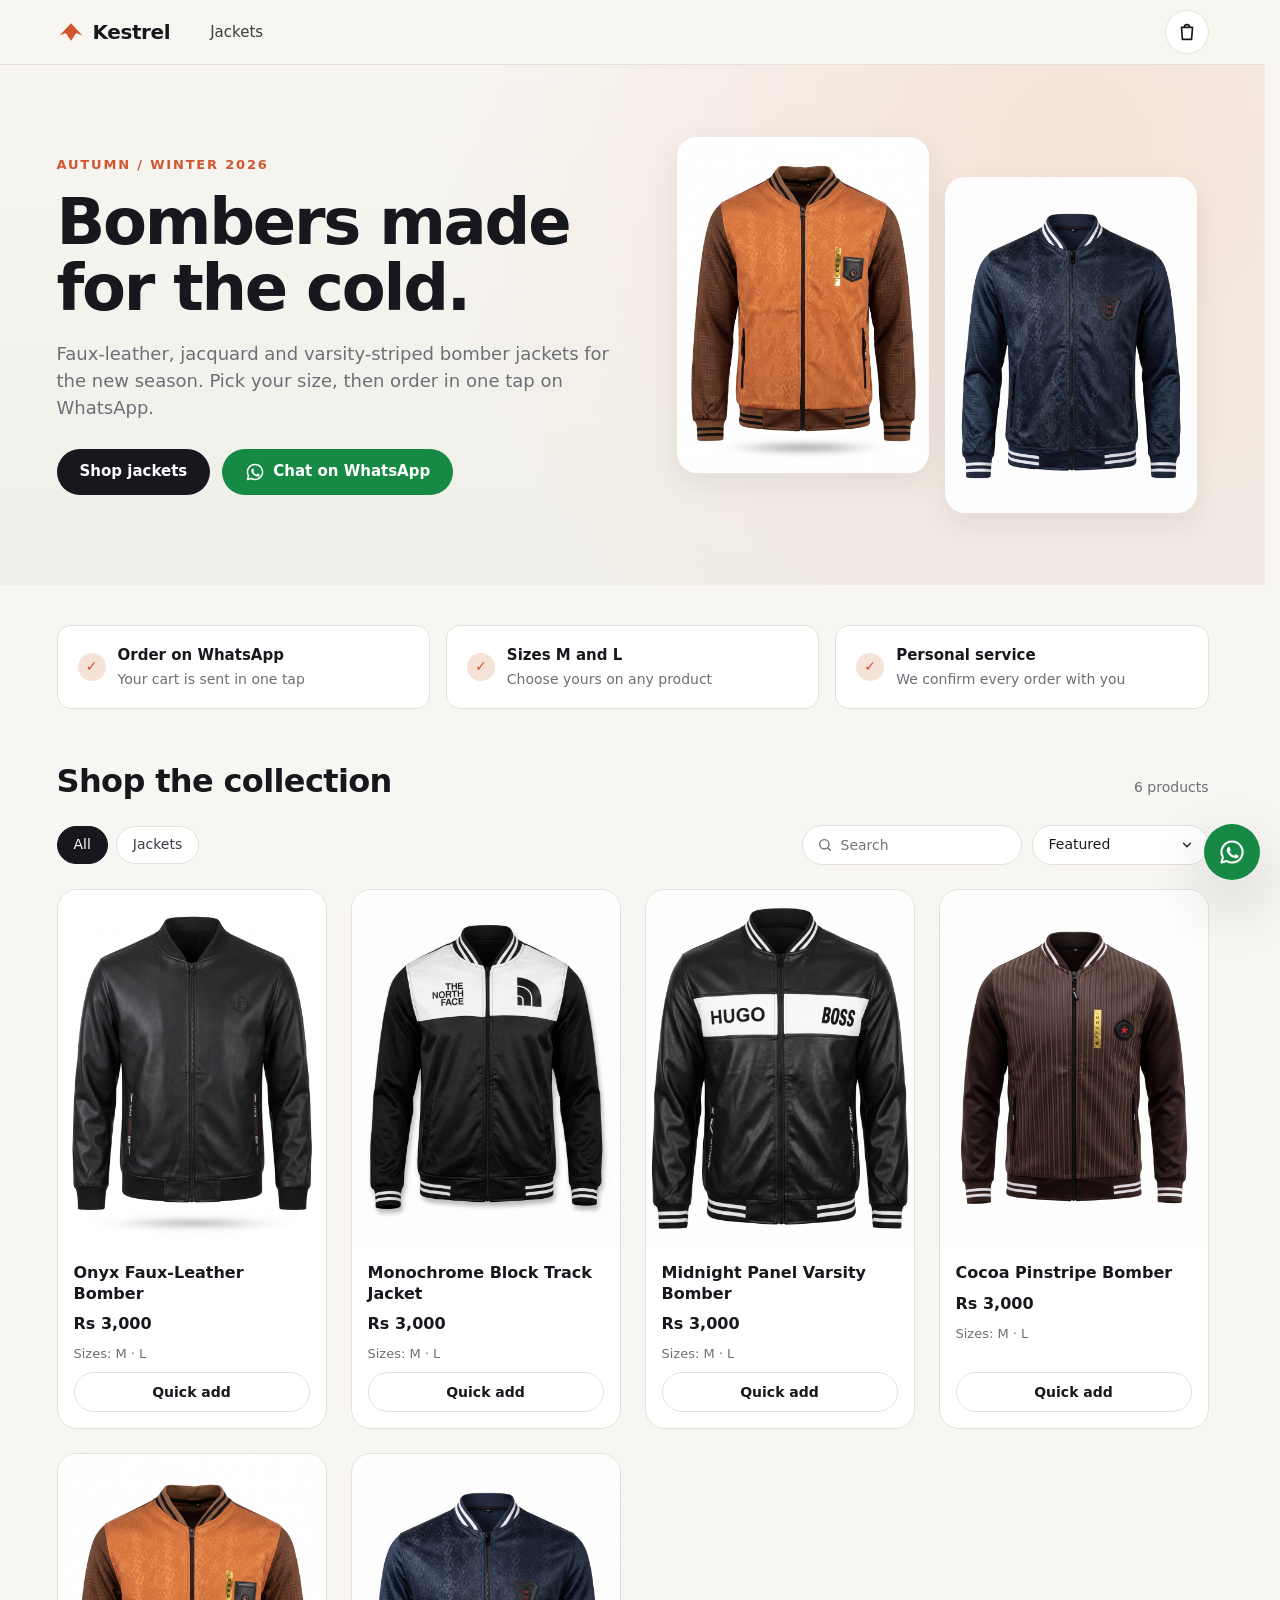
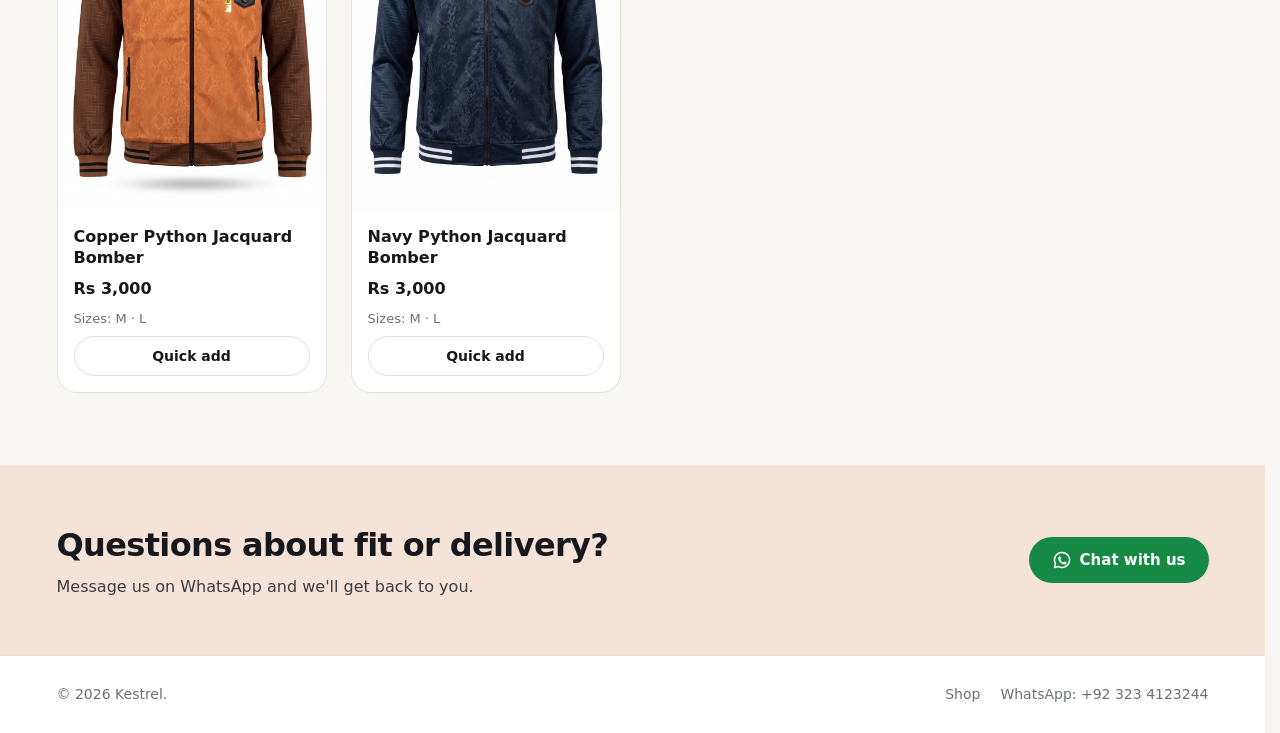
==== index.html @ b18def9e "Add Kestrel storefront with WhatsApp ordering Static store for six bomber jackets (sizes M and L, Rs" ====
<!doctype html>
<html lang="en">
<head>
  <meta charset="utf-8">
  <meta name="viewport" content="width=device-width, initial-scale=1">
  <title>Kestrel — Bomber Jackets</title>
  <meta name="description" content="Bomber and varsity jackets in sizes M and L. Order in one tap on WhatsApp.">
  <link rel="stylesheet" href="styles.css">
</head>
<body>
  <header class="site-header">
    <div class="container header-inner">
      <a class="logo" href="#" aria-label="Kestrel home">
        <svg viewBox="0 0 32 32" width="28" height="28" aria-hidden="true"><path d="M3 20 L16 6 L29 20 L22 17 L16 26 L10 17 Z" fill="currentColor"/></svg>
        <span>Kestrel</span>
      </a>
      <nav class="main-nav" aria-label="Primary">
        <a href="#shop" data-nav-category="jackets">Jackets</a>
        <a href="#shop" data-nav-category="tracksuits">Tracksuits</a>
        <a href="#shop" data-nav-category="sale">Sale</a>
      </nav>
      <button class="cart-button" id="cart-open" aria-label="Open cart">
        <svg viewBox="0 0 24 24" width="22" height="22" aria-hidden="true"><path d="M6 7h12l-1 13H7L6 7Z M9 7a3 3 0 0 1 6 0" fill="none" stroke="currentColor" stroke-width="1.8" stroke-linejoin="round"/></svg>
        <span class="cart-count" id="cart-count">0</span>
      </button>
    </div>
  </header>

  <main>
    <section class="hero">
      <div class="container hero-inner">
        <div class="hero-copy">
          <p class="eyebrow">Autumn / Winter 2026</p>
          <h1>Bombers made<br>for the cold.</h1>
          <p class="hero-sub">Faux-leather, jacquard and varsity-striped bomber jackets for the new season. Pick your size, then order in one tap on WhatsApp.</p>
          <div class="hero-actions">
            <a class="btn btn-primary" href="#shop" data-nav-category="jackets">Shop jackets</a>
            <a class="btn btn-ghost" href="#shop" data-nav-category="tracksuits">Shop tracksuits</a>
            <a class="btn btn-whatsapp" data-whatsapp-link="Hi Kestrel! I have a question about your jackets." target="_blank" rel="noopener"><span data-whatsapp-icon></span>Chat on WhatsApp</a>
          </div>
        </div>
        <div class="hero-art" id="hero-art" aria-hidden="true"></div>
      </div>
    </section>

    <section class="perks container" aria-label="Store perks">
      <div class="perk"><strong>Order on WhatsApp</strong><span>Your cart is sent in one tap</span></div>
      <div class="perk"><strong>Sizes M and L</strong><span>Choose yours on any product</span></div>
      <div class="perk"><strong>Personal service</strong><span>We confirm every order with you</span></div>
    </section>

    <section class="shop container" id="shop">
      <div class="shop-head">
        <h2>Shop the collection</h2>
        <p class="result-count" id="result-count"></p>
      </div>

      <div class="toolbar">
        <div class="chips" role="tablist" aria-label="Category">
          <button class="chip is-active" data-category="all" role="tab" aria-selected="true">All</button>
          <button class="chip" data-category="jackets" role="tab" aria-selected="false">Jackets</button>
          <button class="chip" data-category="tracksuits" role="tab" aria-selected="false">Tracksuits</button>
          <button class="chip" data-category="sale" role="tab" aria-selected="false">Sale</button>
        </div>
        <div class="toolbar-right">
          <label class="search">
            <span class="sr-only">Search products</span>
            <input type="search" id="search" placeholder="Search" autocomplete="off">
          </label>
          <label class="sort">
            <span class="sr-only">Sort by</span>
            <select id="sort">
              <option value="featured">Featured</option>
              <option value="price-asc">Price: low to high</option>
              <option value="price-desc">Price: high to low</option>
            </select>
          </label>
        </div>
      </div>

      <div class="grid" id="product-grid"></div>
      <p class="empty" id="empty-state" hidden>No products match your search.</p>
    </section>

    <section class="cta-band">
      <div class="container cta-band-inner">
        <div>
          <h2>Questions about fit or delivery?</h2>
          <p>Message us on WhatsApp and we'll get back to you.</p>
        </div>
        <a class="btn btn-whatsapp" data-whatsapp-link="Hi Kestrel! I have a question about your jackets." target="_blank" rel="noopener"><span data-whatsapp-icon></span>Chat with us</a>
      </div>
    </section>
  </main>

  <footer class="site-footer">
    <div class="container footer-inner">
      <p>&copy; 2026 Kestrel.</p>
      <nav aria-label="Footer">
        <a href="#shop">Shop</a>
        <a data-whatsapp-link="" target="_blank" rel="noopener">WhatsApp: +92 323 4123244</a>
      </nav>
    </div>
  </footer>

  <!-- Product detail -->
  <dialog class="product-modal" id="product-modal">
    <button class="icon-btn modal-close" id="modal-close" aria-label="Close">&times;</button>
    <div class="modal-body" id="modal-body"></div>
  </dialog>

  <!-- Cart drawer -->
  <div class="drawer-backdrop" id="drawer-backdrop" hidden></div>
  <aside class="cart-drawer" id="cart-drawer" aria-label="Shopping cart" aria-hidden="true">
    <div class="drawer-head">
      <h2>Your cart</h2>
      <button class="icon-btn" id="cart-close" aria-label="Close cart">&times;</button>
    </div>
    <ul class="cart-items" id="cart-items"></ul>
    <div class="drawer-foot">
      <div class="subtotal"><span>Subtotal</span><strong id="cart-subtotal">$0.00</strong></div>
      <button class="btn btn-whatsapp btn-block" id="checkout"><span data-whatsapp-icon></span>Order on WhatsApp</button>
      <p class="checkout-note">Opens WhatsApp with your order filled in. Just press send.</p>
    </div>
  </aside>

  <a class="wa-float" data-whatsapp-link="Hi Kestrel! I have a question about your jackets." target="_blank" rel="noopener" aria-label="Chat with us on WhatsApp"><span data-whatsapp-icon></span></a>

  <div class="toast" id="toast" role="status" aria-live="polite"></div>

  <script src="products.js"></script>
  <script src="app.js"></script>
</body>
</html>
---- styles.css ----
/* Kestrel storefront — light theme, responsive down to 360px. */

:root {
  --bg: #f7f6f2;
  --surface: #ffffff;
  --tint: #efede7;
  --art-bg: linear-gradient(160deg, #f4f2ec, #e8e5dc);
  --ink: #16181d;
  --ink-soft: #3a3d44;
  --muted: #6b6f76;
  --line: #e4e1d9;
  --accent: #d2552d;
  --accent-soft: #f6e3d8;
  --sale: #c0392b;
  --star: #f2a516;
  --success: #2f8a57;
  --whatsapp: #168a45;
  --whatsapp-hover: #11703a;
  --radius: 14px;
  --radius-lg: 20px;
  --shadow: 0 10px 30px rgba(22, 24, 29, 0.08);
  --shadow-lg: 0 24px 60px rgba(22, 24, 29, 0.18);
  --header-h: 64px;
  --font: ui-sans-serif, system-ui, -apple-system, "Segoe UI", Roboto, "Helvetica Neue", Arial, sans-serif;
}

/* ---------- Base ---------- */

*,
*::before,
*::after {
  box-sizing: border-box;
}

[hidden] {
  display: none !important;
}

html {
  scrollbar-gutter: stable;
  -webkit-text-size-adjust: 100%;
}

@media (prefers-reduced-motion: no-preference) {
  html {
    scroll-behavior: smooth;
  }
}

body {
  margin: 0;
  font-family: var(--font);
  font-size: 16px;
  line-height: 1.5;
  color: var(--ink);
  background: var(--bg);
  overflow-x: clip;
  -webkit-font-smoothing: antialiased;
}

body.no-scroll {
  overflow: hidden;
}

svg {
  display: block;
  max-width: 100%;
}

a {
  color: inherit;
  text-decoration: none;
}

button,
input,
select {
  font: inherit;
  color: inherit;
}

button {
  cursor: pointer;
}

:focus-visible {
  outline: 2px solid var(--accent);
  outline-offset: 2px;
}

.sr-only {
  position: absolute;
  width: 1px;
  height: 1px;
  padding: 0;
  margin: -1px;
  overflow: hidden;
  clip: rect(0, 0, 0, 0);
  white-space: nowrap;
  border: 0;
}

.container {
  width: 100%;
  max-width: 1200px;
  margin-inline: auto;
  padding-inline: 24px;
}

/* ---------- Buttons ---------- */

.btn {
  display: inline-flex;
  align-items: center;
  justify-content: center;
  gap: 8px;
  min-height: 46px;
  padding: 0 22px;
  border: 1.5px solid transparent;
  border-radius: 999px;
  font-size: 15px;
  font-weight: 600;
  line-height: 1;
  white-space: nowrap;
  transition: background-color 0.2s, color 0.2s, border-color 0.2s, transform 0.2s;
}

.btn:active:not(:disabled) {
  transform: translateY(1px);
}

.btn:disabled {
  opacity: 0.45;
  cursor: not-allowed;
}

.btn-primary {
  background: var(--ink);
  color: #fff;
}

.btn-primary:hover:not(:disabled) {
  background: var(--accent);
}

.btn-ghost {
  border-color: var(--ink);
  background: transparent;
}

.btn-ghost:hover {
  background: var(--ink);
  color: #fff;
}

.btn-outline {
  border-color: var(--line);
  background: var(--surface);
}

.btn-outline:hover {
  border-color: var(--ink);
  background: var(--ink);
  color: #fff;
}

.btn-whatsapp {
  background: var(--whatsapp);
  color: #fff;
}

.btn-whatsapp:hover:not(:disabled) {
  background: var(--whatsapp-hover);
}

.wa-glyph {
  flex: none;
}

.btn-sm {
  min-height: 40px;
  padding: 0 16px;
  font-size: 14px;
}

.btn-block {
  width: 100%;
}

.icon-btn {
  display: inline-grid;
  place-items: center;
  width: 40px;
  height: 40px;
  padding: 0;
  border: 0;
  border-radius: 50%;
  background: transparent;
  font-size: 28px;
  line-height: 1;
  color: var(--ink);
  transition: background-color 0.2s;
}

.icon-btn:hover {
  background: var(--tint);
}

/* ---------- Header ---------- */

.site-header {
  position: sticky;
  top: 0;
  z-index: 40;
  background: rgba(247, 246, 242, 0.88);
  -webkit-backdrop-filter: saturate(180%) blur(12px);
  backdrop-filter: saturate(180%) blur(12px);
  border-bottom: 1px solid var(--line);
}

.header-inner {
  display: flex;
  align-items: center;
  gap: 40px;
  min-height: var(--header-h);
}

.logo {
  display: inline-flex;
  align-items: center;
  gap: 8px;
  font-size: 20px;
  font-weight: 800;
  letter-spacing: -0.02em;
}

.logo svg {
  color: var(--accent);
}

.main-nav {
  display: flex;
  gap: 28px;
}

.main-nav a {
  position: relative;
  padding: 6px 0;
  font-size: 15px;
  font-weight: 500;
  color: var(--ink-soft);
  transition: color 0.2s;
}

.main-nav a::after {
  content: "";
  position: absolute;
  left: 0;
  right: 0;
  bottom: 0;
  height: 2px;
  background: var(--accent);
  transform: scaleX(0);
  transition: transform 0.2s;
}

.main-nav a:hover,
.main-nav a.is-active {
  color: var(--ink);
}

.main-nav a:hover::after,
.main-nav a.is-active::after {
  transform: scaleX(1);
}

.cart-button {
  position: relative;
  display: inline-grid;
  place-items: center;
  width: 44px;
  height: 44px;
  margin-left: auto;
  padding: 0;
  border: 1px solid var(--line);
  border-radius: 50%;
  background: var(--surface);
  transition: border-color 0.2s;
}

.cart-button:hover {
  border-color: var(--ink);
}

.cart-count {
  position: absolute;
  top: -4px;
  right: -4px;
  min-width: 20px;
  height: 20px;
  padding: 0 5px;
  border-radius: 999px;
  background: var(--accent);
  color: #fff;
  font-size: 11px;
  font-weight: 700;
  line-height: 20px;
  text-align: center;
  box-shadow: 0 0 0 2px var(--bg);
}

.cart-count.bump {
  animation: bump 0.4s ease;
}

@keyframes bump {
  40% {
    transform: scale(1.35);
  }
}

/* ---------- Hero ---------- */

.hero {
  background:
    radial-gradient(circle at 85% 15%, var(--accent-soft), transparent 55%),
    linear-gradient(180deg, var(--bg), #f0eee8);
  overflow: hidden;
}

.hero-inner {
  display: grid;
  grid-template-columns: 1.05fr 1fr;
  align-items: center;
  gap: 40px;
  padding-block: 72px;
}

.hero-copy {
  min-width: 0;
}

.eyebrow {
  margin: 0 0 14px;
  font-size: 13px;
  font-weight: 700;
  letter-spacing: 0.14em;
  text-transform: uppercase;
  color: var(--accent);
}

.hero h1 {
  margin: 0;
  font-size: clamp(2.25rem, 5.2vw, 4rem);
  font-weight: 800;
  line-height: 1.04;
  letter-spacing: -0.035em;
}

.hero-sub {
  max-width: 34em;
  margin: 18px 0 0;
  font-size: 18px;
  color: var(--muted);
}

.hero-actions {
  display: flex;
  flex-wrap: wrap;
  gap: 12px;
  margin-top: 28px;
}

.hero-art {
  justify-self: center;
  width: 100%;
  max-width: 520px;
}

.hero-art svg {
  width: 100%;
  height: auto;
}

/* Two product photos, the second set lower for a staggered look. */
.hero-photos {
  display: grid;
  grid-template-columns: 1fr 1fr;
  gap: 16px;
  padding-bottom: 40px;
}

.hero-photos .product-photo {
  width: 100%;
  height: auto;
  border-radius: var(--radius-lg);
  background: #fff;
  box-shadow: var(--shadow);
}

.hero-photos .product-photo:nth-child(2) {
  transform: translateY(40px);
}

/* ---------- Perks ---------- */

.perks {
  display: grid;
  grid-template-columns: repeat(3, 1fr);
  gap: 16px;
  margin-block: 40px 0;
}

.perk {
  position: relative;
  display: flex;
  flex-direction: column;
  gap: 2px;
  padding: 18px 20px 18px 60px;
  background: var(--surface);
  border: 1px solid var(--line);
  border-radius: var(--radius);
}

.perk::before {
  content: "✓";
  position: absolute;
  top: 50%;
  left: 20px;
  display: grid;
  place-items: center;
  width: 28px;
  height: 28px;
  border-radius: 50%;
  background: var(--accent-soft);
  color: var(--accent);
  font-size: 14px;
  font-weight: 800;
  transform: translateY(-50%);
}

.perk strong {
  font-size: 15px;
}

.perk span {
  font-size: 14px;
  color: var(--muted);
}

/* ---------- Shop ---------- */

.shop {
  padding-block: 48px 72px;
  scroll-margin-top: calc(var(--header-h) + 8px);
}

.shop-head {
  display: flex;
  flex-wrap: wrap;
  align-items: baseline;
  justify-content: space-between;
  gap: 4px 12px;
  margin-bottom: 20px;
}

.shop-head h2 {
  margin: 0;
  font-size: clamp(1.5rem, 3vw, 2rem);
  letter-spacing: -0.02em;
}

.result-count {
  margin: 0;
  font-size: 14px;
  color: var(--muted);
}

.toolbar {
  display: flex;
  flex-wrap: wrap;
  align-items: center;
  justify-content: space-between;
  gap: 12px 16px;
  margin-bottom: 24px;
}

.chips {
  display: flex;
  flex-wrap: wrap;
  gap: 8px;
}

.chip {
  min-height: 38px;
  padding: 0 16px;
  border: 1px solid var(--line);
  border-radius: 999px;
  background: var(--surface);
  font-size: 14px;
  font-weight: 500;
  color: var(--ink-soft);
  transition: background-color 0.2s, border-color 0.2s, color 0.2s;
}

.chip:hover {
  border-color: var(--ink);
  color: var(--ink);
}

.chip.is-active {
  background: var(--ink);
  border-color: var(--ink);
  color: #fff;
}

.toolbar-right {
  display: flex;
  gap: 10px;
}

.search,
.sort {
  display: block;
}

.search input,
.sort select {
  height: 40px;
  border: 1px solid var(--line);
  border-radius: 999px;
  background-color: var(--surface);
  background-repeat: no-repeat;
  font-size: 14px;
  -webkit-appearance: none;
  appearance: none;
  transition: border-color 0.2s;
}

.search input:focus,
.sort select:focus {
  border-color: var(--ink);
}

.search input {
  width: 220px;
  padding: 0 16px 0 38px;
  background-image: url("data:image/svg+xml,%3Csvg xmlns='http://www.w3.org/2000/svg' viewBox='0 0 24 24' fill='none' stroke='%236b6f76' stroke-width='2' stroke-linecap='round'%3E%3Ccircle cx='11' cy='11' r='7'/%3E%3Cpath d='m20 20-3.5-3.5'/%3E%3C/svg%3E");
  background-position: 14px center;
  background-size: 16px;
}

.sort select {
  padding: 0 38px 0 16px;
  background-image: url("data:image/svg+xml,%3Csvg xmlns='http://www.w3.org/2000/svg' viewBox='0 0 24 24' fill='none' stroke='%2316181d' stroke-width='2.2' stroke-linecap='round' stroke-linejoin='round'%3E%3Cpath d='m6 9 6 6 6-6'/%3E%3C/svg%3E");
  background-position: right 14px center;
  background-size: 14px;
  cursor: pointer;
}

.grid {
  display: grid;
  grid-template-columns: repeat(auto-fill, minmax(min(100%, 250px), 1fr));
  gap: 24px;
}

.empty {
  margin: 0;
  padding: 48px 16px;
  border: 1px dashed var(--line);
  border-radius: var(--radius-lg);
  text-align: center;
  color: var(--muted);
}

/* ---------- Product card ---------- */

.card {
  display: flex;
  flex-direction: column;
  min-width: 0;
  background: var(--surface);
  border: 1px solid var(--line);
  border-radius: var(--radius-lg);
  overflow: hidden;
  transition: box-shadow 0.25s, transform 0.25s;
}

.card:hover {
  box-shadow: var(--shadow);
  transform: translateY(-2px);
}

.card-media {
  position: relative;
  display: grid;
  place-items: center;
  width: 100%;
  aspect-ratio: 1 / 1;
  padding: 12%;
  border: 0;
  background: var(--art-bg);
}

.card-art {
  display: block;
  width: 100%;
}

.garment {
  width: 100%;
  height: auto;
  transition: transform 0.35s ease;
}

.card-media:hover .garment {
  transform: scale(1.05) rotate(-1deg);
}

/* Product photos fill the frame edge to edge on white, matching the shots. */
.product-photo {
  display: block;
  width: 100%;
  height: 100%;
  object-fit: cover;
  transition: transform 0.35s ease;
}

.card-media.has-photo {
  aspect-ratio: 3 / 4;
  padding: 0;
  background: #fff;
  overflow: hidden;
}

.card-media.has-photo .card-art {
  height: 100%;
}

.card-media:hover .product-photo {
  transform: scale(1.04);
}

.card-sizes {
  margin: 0;
  font-size: 13px;
  color: var(--muted);
}

.badge {
  display: inline-block;
  padding: 4px 10px;
  border-radius: 999px;
  background: var(--ink);
  color: #fff;
  font-size: 11px;
  font-weight: 700;
  letter-spacing: 0.06em;
  line-height: 1.4;
  text-transform: uppercase;
}

.badge-sale {
  background: var(--sale);
}

.badge-new {
  background: var(--accent);
}

.badge-bestseller {
  background: var(--ink);
}

.card-media .badge {
  position: absolute;
  top: 12px;
  left: 12px;
  z-index: 1;
}

.card-body {
  display: flex;
  flex: 1;
  flex-direction: column;
  gap: 8px;
  padding: 16px;
}

.card-title {
  margin: 0;
  font-size: 16px;
  font-weight: 600;
  line-height: 1.3;
}

.card-link {
  padding: 0;
  border: 0;
  background: none;
  font: inherit;
  text-align: left;
  transition: color 0.2s;
}

.card-link:hover {
  color: var(--accent);
}

.card-body .btn {
  margin-top: auto;
}

.price {
  display: flex;
  flex-wrap: wrap;
  align-items: baseline;
  gap: 2px 8px;
  margin: 0;
  font-weight: 700;
}

.price.is-sale .price-now {
  color: var(--sale);
}

.price-was {
  font-size: 0.875em;
  font-weight: 500;
  color: var(--muted);
}

.rating {
  display: flex;
  align-items: center;
  gap: 6px;
  font-size: 13px;
  color: var(--muted);
}

.stars {
  --percent: calc(var(--rating) / 5 * 100%);
  font-size: 14px;
  letter-spacing: 1px;
  line-height: 1;
}

.stars::before {
  content: "★★★★★";
  background: linear-gradient(90deg, var(--star) var(--percent), #d9d5cc var(--percent));
  -webkit-background-clip: text;
  background-clip: text;
  color: transparent;
}

.rating-value {
  font-weight: 600;
  color: var(--ink);
}

.swatches {
  display: flex;
  flex-wrap: wrap;
  gap: 8px;
  padding: 2px;
}

.swatch {
  width: 22px;
  height: 22px;
  padding: 0;
  border: 2px solid var(--surface);
  border-radius: 50%;
  background: var(--swatch);
  box-shadow: 0 0 0 1px rgba(0, 0, 0, 0.18);
  transition: box-shadow 0.15s, transform 0.15s;
}

.swatch:hover {
  transform: scale(1.1);
}

.swatch.is-active {
  box-shadow: 0 0 0 2px var(--ink);
}

.swatches-lg {
  gap: 10px;
}

.swatches-lg .swatch {
  width: 32px;
  height: 32px;
}

/* ---------- WhatsApp call-to-action band ---------- */

.cta-band {
  background: var(--accent-soft);
}

.cta-band-inner {
  display: flex;
  flex-wrap: wrap;
  align-items: center;
  justify-content: space-between;
  gap: 24px 48px;
  padding-block: 56px;
}

.cta-band h2 {
  margin: 0 0 6px;
  font-size: clamp(1.5rem, 3vw, 2rem);
  letter-spacing: -0.02em;
}

.cta-band p {
  margin: 0;
  color: var(--ink-soft);
}

/* ---------- Footer ---------- */

.site-footer {
  background: var(--surface);
  border-top: 1px solid var(--line);
}

.footer-inner {
  display: flex;
  flex-wrap: wrap;
  align-items: center;
  justify-content: space-between;
  gap: 12px 24px;
  padding-block: 28px;
  font-size: 14px;
  color: var(--muted);
}

.footer-inner p {
  margin: 0;
}

.footer-inner nav {
  display: flex;
  flex-wrap: wrap;
  gap: 8px 20px;
}

.footer-inner a:hover {
  color: var(--ink);
}

/* ---------- Product modal ---------- */

.product-modal {
  width: min(920px, calc(100% - 32px));
  max-width: none;
  max-height: calc(100vh - 32px);
  max-height: calc(100dvh - 32px);
  padding: 0;
  border: 0;
  border-radius: var(--radius-lg);
  background: var(--surface);
  color: var(--ink);
  box-shadow: var(--shadow-lg);
  overflow: auto;
  overscroll-behavior: contain;
}

.product-modal[open] {
  animation: modal-in 0.25s ease;
}

.product-modal::backdrop {
  background: rgba(22, 24, 29, 0.5);
  -webkit-backdrop-filter: blur(3px);
  backdrop-filter: blur(3px);
}

@keyframes modal-in {
  from {
    opacity: 0;
    transform: translateY(12px) scale(0.98);
  }
}

.modal-close {
  position: absolute;
  top: 12px;
  right: 12px;
  z-index: 2;
  background: rgba(255, 255, 255, 0.85);
}

.modal-body {
  display: grid;
  grid-template-columns: 1fr 1fr;
}

.modal-art {
  display: grid;
  place-items: center;
  padding: 48px;
  background: var(--art-bg);
}

.modal-art .garment {
  max-width: 360px;
}

.modal-art.has-photo {
  padding: 0;
  background: #fff;
}

.modal-art .product-photo {
  max-height: calc(100dvh - 32px);
  object-fit: contain;
}

.modal-info {
  display: flex;
  flex-direction: column;
  gap: 12px;
  min-width: 0;
  padding: 40px 36px 32px;
}

.modal-info .badge {
  align-self: flex-start;
}

.modal-title {
  margin: 0;
  padding-right: 32px;
  font-size: clamp(1.5rem, 3vw, 1.9rem);
  line-height: 1.15;
  letter-spacing: -0.02em;
}

.modal-info .price {
  font-size: 20px;
}

.modal-desc {
  margin: 0;
  color: var(--ink-soft);
}

.option-group {
  display: flex;
  flex-direction: column;
  gap: 10px;
  margin-top: 6px;
}

.option-label {
  margin: 0;
  font-size: 14px;
  font-weight: 600;
}

.option-color {
  font-weight: 400;
  color: var(--muted);
}

.sizes {
  display: flex;
  flex-wrap: wrap;
  gap: 8px;
}

.size-btn {
  min-width: 48px;
  height: 42px;
  padding: 0 12px;
  border: 1px solid var(--line);
  border-radius: 10px;
  background: var(--surface);
  font-size: 14px;
  font-weight: 600;
  transition: background-color 0.2s, border-color 0.2s, color 0.2s;
}

.size-btn:hover {
  border-color: var(--ink);
}

.size-btn.is-active {
  background: var(--ink);
  border-color: var(--ink);
  color: #fff;
}

.modal-actions {
  display: flex;
  flex-wrap: wrap;
  gap: 12px;
  margin-top: 12px;
}

.modal-actions .btn {
  flex: 1 1 180px;
}

/* Quantity stepper, shared by the modal and cart lines. */
.qty {
  display: inline-flex;
  align-items: center;
  border: 1px solid var(--line);
  border-radius: 999px;
  background: var(--surface);
}

.qty button {
  width: 40px;
  height: 44px;
  padding: 0;
  border: 0;
  border-radius: 999px;
  background: none;
  font-size: 18px;
  line-height: 1;
}

.qty button:hover:not(:disabled) {
  background: var(--tint);
}

.qty button:disabled {
  opacity: 0.35;
  cursor: not-allowed;
}

.qty-value {
  min-width: 28px;
  font-weight: 600;
  font-variant-numeric: tabular-nums;
  text-align: center;
}

.qty-sm button {
  width: 32px;
  height: 32px;
  font-size: 16px;
}

.qty-sm .qty-value {
  min-width: 22px;
  font-size: 14px;
}

/* ---------- Cart drawer ---------- */

.drawer-backdrop {
  position: fixed;
  inset: 0;
  z-index: 50;
  background: rgba(22, 24, 29, 0.45);
  opacity: 0;
  transition: opacity 0.3s ease;
}

.drawer-backdrop.is-open {
  opacity: 1;
}

.cart-drawer {
  position: fixed;
  top: 0;
  right: 0;
  bottom: 0;
  z-index: 60;
  display: flex;
  flex-direction: column;
  width: min(420px, 100%);
  background: var(--surface);
  box-shadow: var(--shadow-lg);
  transform: translateX(100%);
  visibility: hidden;
  transition: transform 0.3s ease, visibility 0s linear 0.3s;
}

.cart-drawer.is-open {
  transform: none;
  visibility: visible;
  transition: transform 0.3s ease;
}

.drawer-head {
  display: flex;
  align-items: center;
  justify-content: space-between;
  padding: 14px 14px 14px 24px;
  border-bottom: 1px solid var(--line);
}

.drawer-head h2 {
  margin: 0;
  font-size: 20px;
}

.cart-items {
  flex: 1;
  margin: 0;
  padding: 0 24px;
  list-style: none;
  overflow-y: auto;
  overscroll-behavior: contain;
}

.cart-item {
  display: grid;
  grid-template-columns: 76px minmax(0, 1fr) auto;
  align-items: start;
  gap: 14px;
  padding: 18px 0;
  border-bottom: 1px solid var(--line);
}

.cart-item:last-child {
  border-bottom: 0;
}

.cart-thumb {
  padding: 8px;
  border-radius: 12px;
  background: var(--art-bg);
}

.cart-thumb.has-photo {
  padding: 0;
  background: #fff;
  border: 1px solid var(--line);
  overflow: hidden;
}

.cart-thumb .product-photo {
  aspect-ratio: 3 / 4;
  height: auto;
}

.checkout-note {
  margin: 10px 0 0;
  font-size: 13px;
  text-align: center;
  color: var(--muted);
}

/* ---------- Floating WhatsApp button ---------- */

.wa-float {
  position: fixed;
  right: 20px;
  bottom: 20px;
  z-index: 30;
  display: grid;
  place-items: center;
  width: 56px;
  height: 56px;
  border-radius: 50%;
  background: var(--whatsapp);
  color: #fff;
  box-shadow: var(--shadow-lg);
  transition: background-color 0.2s, transform 0.2s;
}

.wa-float:hover {
  background: var(--whatsapp-hover);
  transform: scale(1.06);
}

.wa-float .wa-glyph {
  width: 28px;
  height: 28px;
}

.cart-info {
  display: flex;
  flex-direction: column;
  gap: 4px;
  min-width: 0;
}

.cart-name {
  margin: 0;
  font-size: 15px;
  font-weight: 600;
  line-height: 1.3;
}

.cart-meta {
  margin: 0 0 6px;
  font-size: 13px;
  color: var(--muted);
}

.cart-info .qty {
  align-self: flex-start;
}

.cart-side {
  display: flex;
  flex-direction: column;
  align-items: flex-end;
  gap: 8px;
}

.cart-line-total {
  font-weight: 700;
}

.link-btn {
  padding: 0;
  border: 0;
  background: none;
  font-size: 13px;
  color: var(--muted);
  text-decoration: underline;
  text-underline-offset: 3px;
}

.link-btn:hover {
  color: var(--sale);
}

.cart-empty {
  padding: 48px 0;
  text-align: center;
  color: var(--muted);
}

.drawer-foot {
  padding: 20px 24px 24px;
  border-top: 1px solid var(--line);
}

.subtotal {
  display: flex;
  align-items: baseline;
  justify-content: space-between;
  margin-bottom: 16px;
}

.subtotal strong {
  font-size: 20px;
}

/* ---------- Toast ---------- */

.toast {
  position: fixed;
  left: 50%;
  bottom: 24px;
  z-index: 100;
  width: max-content;
  max-width: calc(100% - 32px);
  padding: 12px 20px;
  border-radius: var(--radius);
  background: var(--ink);
  color: #fff;
  font-size: 14px;
  font-weight: 500;
  text-align: center;
  box-shadow: var(--shadow-lg);
  opacity: 0;
  pointer-events: none;
  transform: translate(-50%, 16px);
  transition: opacity 0.25s, transform 0.25s;
}

.toast.is-visible {
  opacity: 1;
  transform: translate(-50%, 0);
}

/* ---------- Responsive ---------- */

@media (max-width: 820px) {
  .hero-inner {
    grid-template-columns: 1fr;
    gap: 24px;
    padding-block: 48px 32px;
  }

  .hero-art {
    max-width: 380px;
  }
}

@media (max-width: 720px) {
  .perks {
    grid-template-columns: 1fr;
    gap: 10px;
    margin-top: 24px;
  }

  .modal-body {
    grid-template-columns: 1fr;
  }

  .modal-art {
    padding: 28px;
  }

  .modal-art .garment {
    max-width: 220px;
  }

  .modal-art.has-photo {
    padding: 0;
  }

  .modal-art .product-photo {
    max-height: 55dvh;
  }

  .modal-info {
    padding: 24px 20px;
  }
}

@media (max-width: 640px) {
  .header-inner {
    flex-wrap: wrap;
    gap: 0 16px;
    min-height: 0;
    padding-top: 10px;
  }

  .main-nav {
    order: 3;
    justify-content: center;
    gap: 24px;
    width: 100%;
    padding: 4px 0 6px;
  }

  .shop {
    scroll-margin-top: 112px;
  }

  .toolbar-right {
    width: 100%;
  }

  .search {
    flex: 1;
    min-width: 0;
  }

  .search input {
    width: 100%;
  }
}

@media (max-width: 560px) {
  .container {
    padding-inline: 16px;
  }

  .hero-sub {
    font-size: 16px;
  }

  .grid {
    grid-template-columns: repeat(2, minmax(0, 1fr));
    gap: 12px;
  }

  .card-media {
    padding: 10%;
  }

  .card-media .badge {
    top: 8px;
    left: 8px;
    padding: 3px 8px;
    font-size: 10px;
  }

  .card-body {
    gap: 6px;
    padding: 12px;
  }

  .card-title {
    font-size: 14px;
  }

  .price {
    font-size: 15px;
  }

  .swatches {
    gap: 6px;
  }

  .swatch {
    width: 20px;
    height: 20px;
  }

  .card-body .btn {
    min-height: 36px;
    padding: 0 10px;
    font-size: 13px;
  }

  .cta-band-inner {
    padding-block: 40px;
  }

  .drawer-head {
    padding-left: 16px;
  }

  .cart-items,
  .drawer-foot {
    padding-inline: 16px;
  }

  .cart-item {
    grid-template-columns: 64px minmax(0, 1fr) auto;
    gap: 12px;
  }
}

@media (prefers-reduced-motion: reduce) {
  *,
  *::before,
  *::after {
    animation-duration: 0.01ms !important;
    animation-iteration-count: 1 !important;
    transition-duration: 0.01ms !important;
  }
}
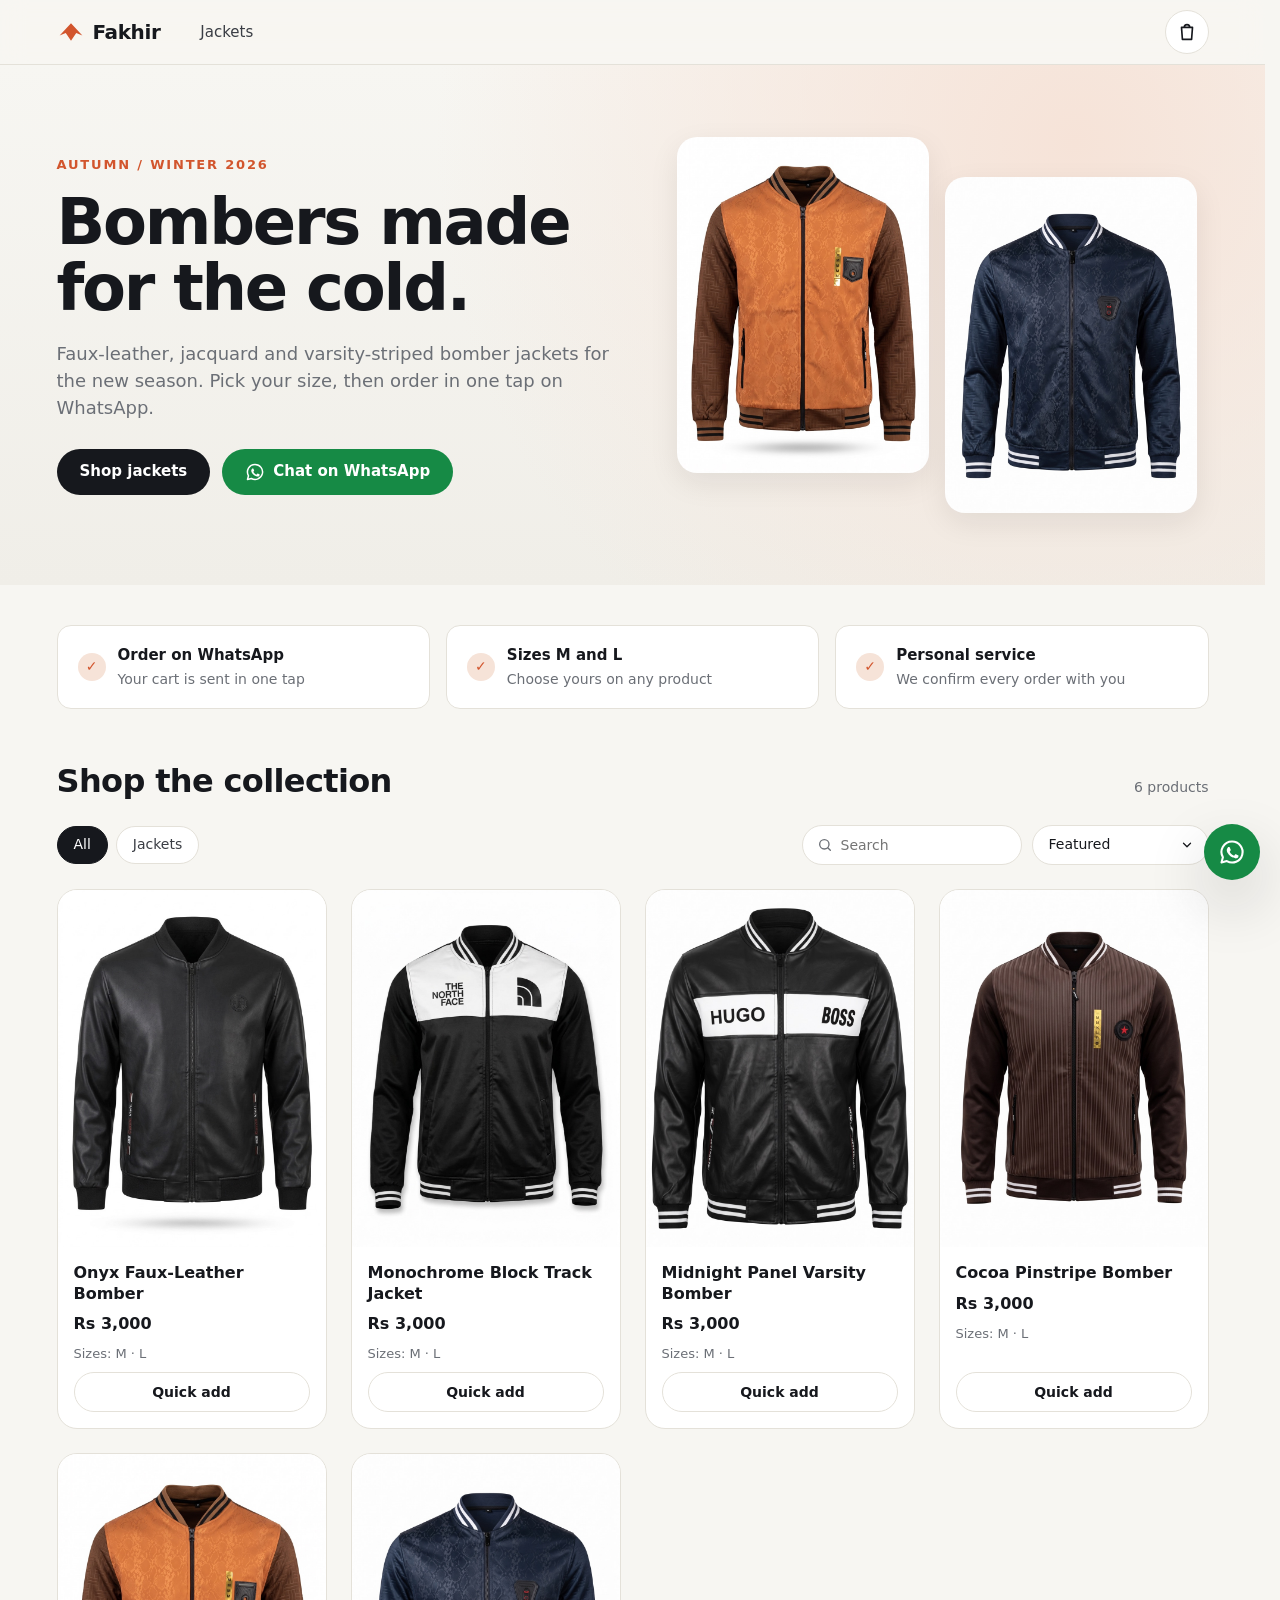
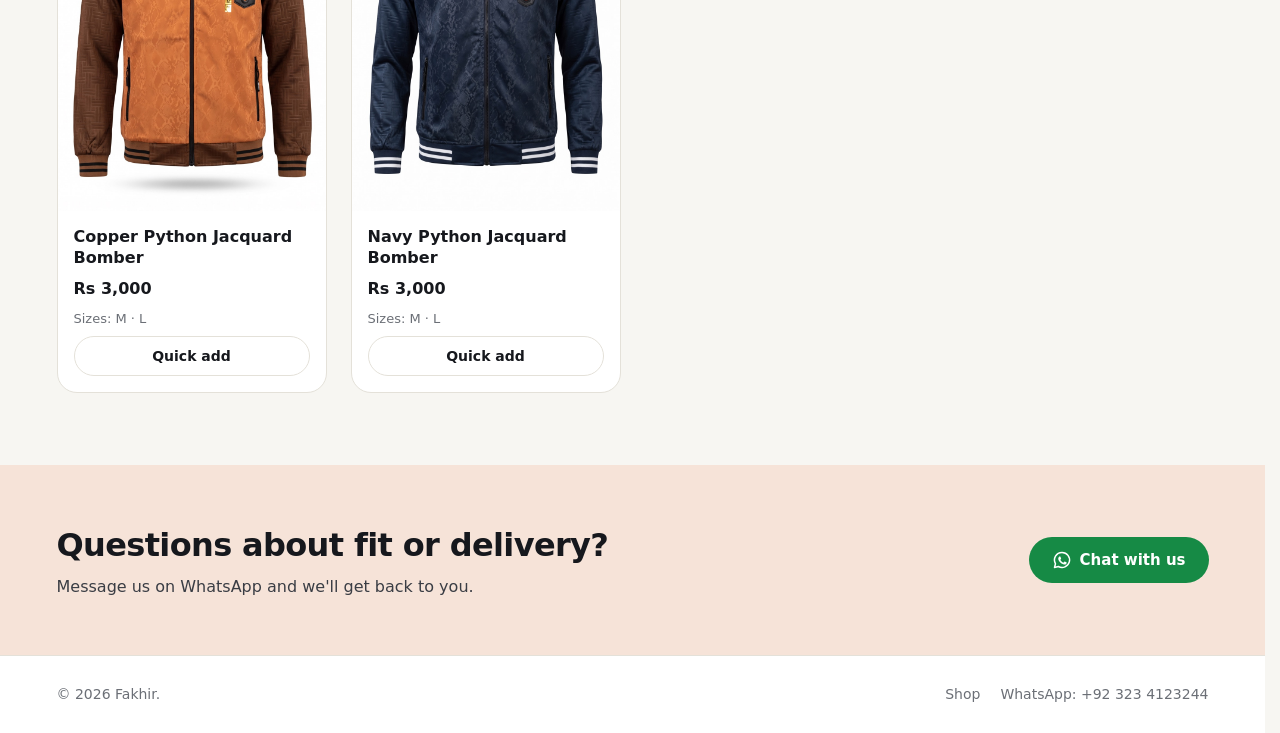
==== commit 25959285: "Rename the store to Fakhir Co-Authored-By: Claude Opus 5.5 <noreply@anthropic.com>" ====
--- a/index.html
+++ b/index.html
@@ -3,16 +3,16 @@
 <head>
   <meta charset="utf-8">
   <meta name="viewport" content="width=device-width, initial-scale=1">
-  <title>Kestrel — Bomber Jackets</title>
+  <title>Fakhir — Bomber Jackets</title>
   <meta name="description" content="Bomber and varsity jackets in sizes M and L. Order in one tap on WhatsApp.">
   <link rel="stylesheet" href="styles.css">
 </head>
 <body>
   <header class="site-header">
     <div class="container header-inner">
-      <a class="logo" href="#" aria-label="Kestrel home">
+      <a class="logo" href="#" aria-label="Fakhir home">
         <svg viewBox="0 0 32 32" width="28" height="28" aria-hidden="true"><path d="M3 20 L16 6 L29 20 L22 17 L16 26 L10 17 Z" fill="currentColor"/></svg>
-        <span>Kestrel</span>
+        <span>Fakhir</span>
       </a>
       <nav class="main-nav" aria-label="Primary">
         <a href="#shop" data-nav-category="jackets">Jackets</a>
@@ -36,7 +36,7 @@
           <div class="hero-actions">
             <a class="btn btn-primary" href="#shop" data-nav-category="jackets">Shop jackets</a>
             <a class="btn btn-ghost" href="#shop" data-nav-category="tracksuits">Shop tracksuits</a>
-            <a class="btn btn-whatsapp" data-whatsapp-link="Hi Kestrel! I have a question about your jackets." target="_blank" rel="noopener"><span data-whatsapp-icon></span>Chat on WhatsApp</a>
+            <a class="btn btn-whatsapp" data-whatsapp-link="Hi Fakhir! I have a question about your jackets." target="_blank" rel="noopener"><span data-whatsapp-icon></span>Chat on WhatsApp</a>
           </div>
         </div>
         <div class="hero-art" id="hero-art" aria-hidden="true"></div>
@@ -88,14 +88,14 @@
           <h2>Questions about fit or delivery?</h2>
           <p>Message us on WhatsApp and we'll get back to you.</p>
         </div>
-        <a class="btn btn-whatsapp" data-whatsapp-link="Hi Kestrel! I have a question about your jackets." target="_blank" rel="noopener"><span data-whatsapp-icon></span>Chat with us</a>
+        <a class="btn btn-whatsapp" data-whatsapp-link="Hi Fakhir! I have a question about your jackets." target="_blank" rel="noopener"><span data-whatsapp-icon></span>Chat with us</a>
       </div>
     </section>
   </main>
 
   <footer class="site-footer">
     <div class="container footer-inner">
-      <p>&copy; 2026 Kestrel.</p>
+      <p>&copy; 2026 Fakhir.</p>
       <nav aria-label="Footer">
         <a href="#shop">Shop</a>
         <a data-whatsapp-link="" target="_blank" rel="noopener">WhatsApp: +92 323 4123244</a>
@@ -124,7 +124,7 @@
     </div>
   </aside>
 
-  <a class="wa-float" data-whatsapp-link="Hi Kestrel! I have a question about your jackets." target="_blank" rel="noopener" aria-label="Chat with us on WhatsApp"><span data-whatsapp-icon></span></a>
+  <a class="wa-float" data-whatsapp-link="Hi Fakhir! I have a question about your jackets." target="_blank" rel="noopener" aria-label="Chat with us on WhatsApp"><span data-whatsapp-icon></span></a>
 
   <div class="toast" id="toast" role="status" aria-live="polite"></div>
 
--- a/styles.css
+++ b/styles.css
@@ -1,4 +1,4 @@
-/* Kestrel storefront — light theme, responsive down to 360px. */
+/* Fakhir storefront — light theme, responsive down to 360px. */
 
 :root {
   --bg: #f7f6f2;
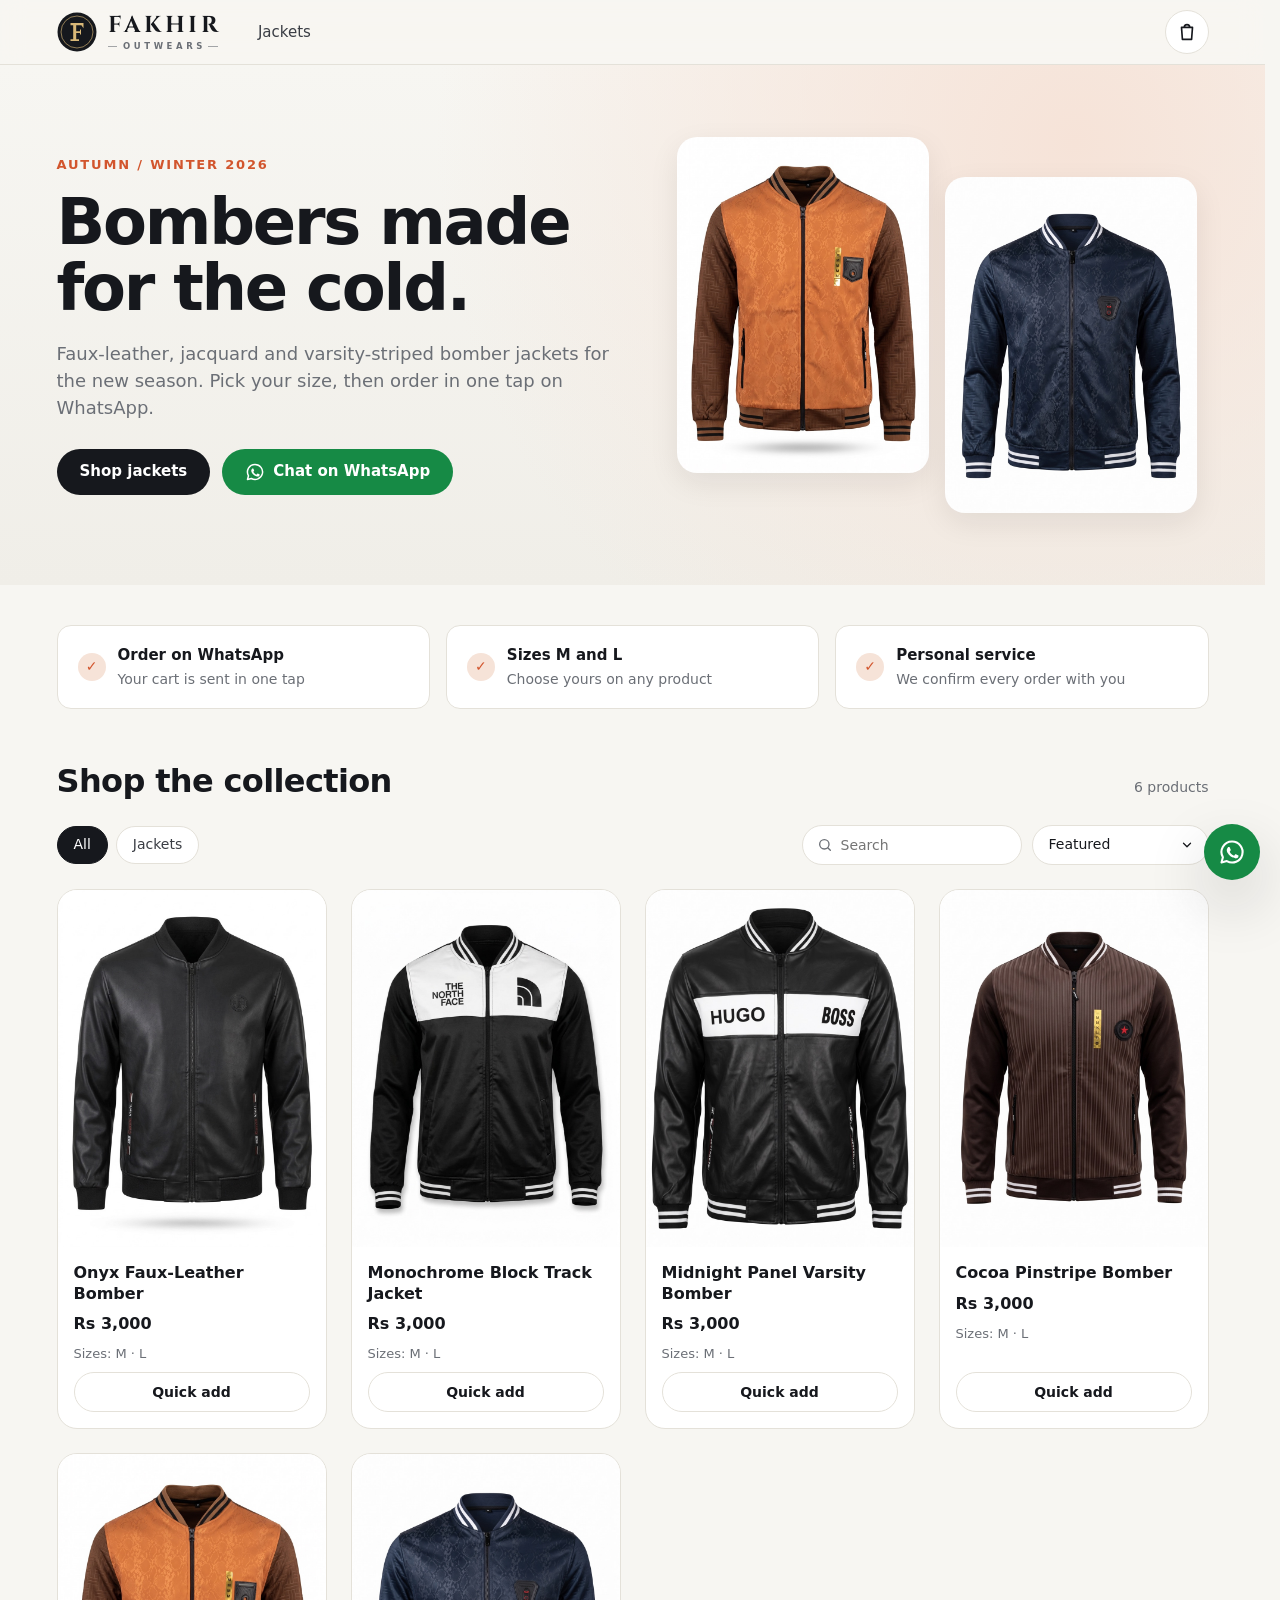
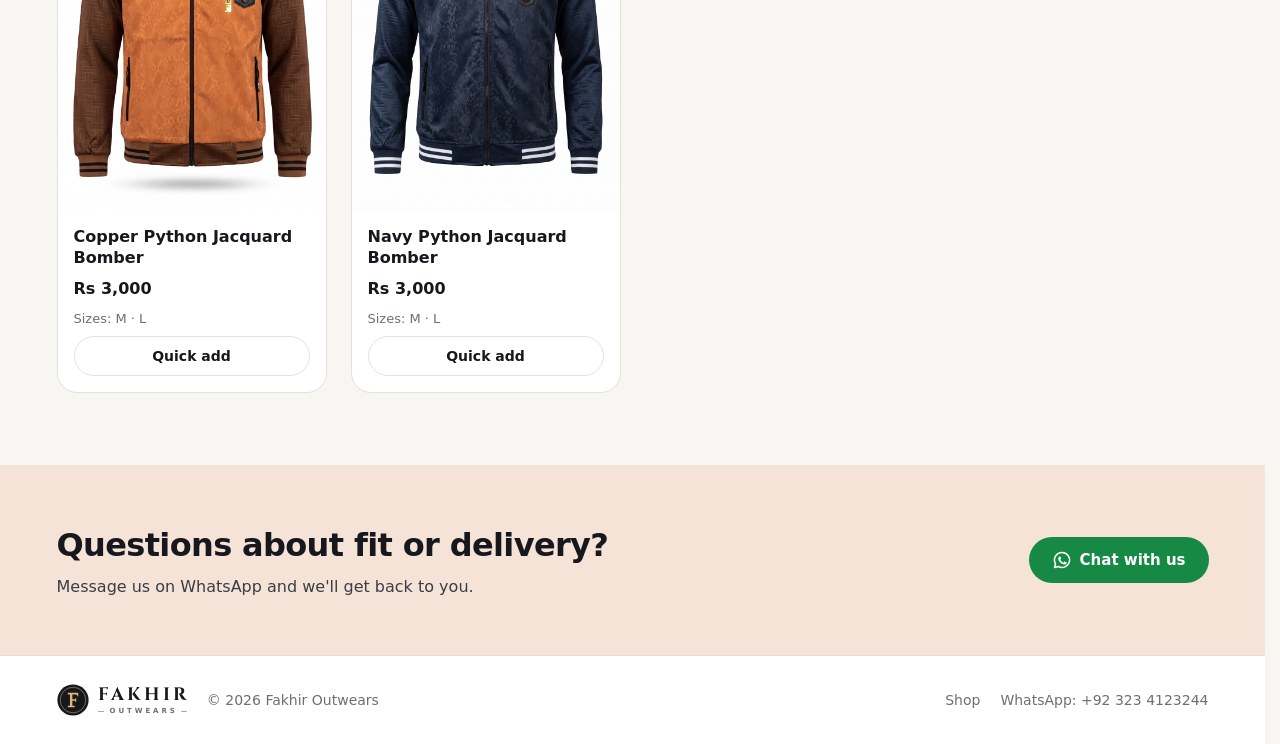
==== commit a053fe58: "Rebrand to Fakhir Outwears with logo and wordmark Adds an "F" monogram seal (also the favicon) and a" ====
--- a/index.html
+++ b/index.html
@@ -3,16 +3,21 @@
 <head>
   <meta charset="utf-8">
   <meta name="viewport" content="width=device-width, initial-scale=1">
-  <title>Fakhir — Bomber Jackets</title>
-  <meta name="description" content="Bomber and varsity jackets in sizes M and L. Order in one tap on WhatsApp.">
+  <title>Fakhir Outwears — Bomber Jackets</title>
+  <meta name="description" content="Fakhir Outwears: bomber and varsity jackets in sizes M and L. Order in one tap on WhatsApp.">
+  <link rel="icon" href="favicon.svg" type="image/svg+xml">
+  <link rel="preconnect" href="https://fonts.googleapis.com">
+  <link rel="preconnect" href="https://fonts.gstatic.com" crossorigin>
+  <!-- Cinzel is only used for the wordmark, so load just those letters. -->
+  <link rel="stylesheet" href="https://fonts.googleapis.com/css2?family=Cinzel:wght@700&text=FAKHIRfakhir&display=swap">
   <link rel="stylesheet" href="styles.css">
 </head>
 <body>
   <header class="site-header">
     <div class="container header-inner">
-      <a class="logo" href="#" aria-label="Fakhir home">
-        <svg viewBox="0 0 32 32" width="28" height="28" aria-hidden="true"><path d="M3 20 L16 6 L29 20 L22 17 L16 26 L10 17 Z" fill="currentColor"/></svg>
-        <span>Fakhir</span>
+      <a class="logo" href="#" aria-label="Fakhir Outwears home">
+        <svg class="logo-mark" viewBox="0 0 40 40" aria-hidden="true"><circle cx="20" cy="20" r="19.5" fill="#16181d"/><circle cx="20" cy="20" r="16" fill="none" stroke="#d9b878" stroke-width="0.9" opacity="0.7"/><path d="M13.5 11H26.5V16.2L24.4 13.2H19.2V19.2H23V17.6H24V22.5H23V20.9H19.2V27.2H22V29H13.5V27.2H16.2V13.2H13.5Z" fill="#d9b878"/></svg>
+        <span class="logo-text"><span class="logo-name">Fakhir</span><span class="logo-tag">Outwears</span></span>
       </a>
       <nav class="main-nav" aria-label="Primary">
         <a href="#shop" data-nav-category="jackets">Jackets</a>
@@ -36,7 +41,7 @@
           <div class="hero-actions">
             <a class="btn btn-primary" href="#shop" data-nav-category="jackets">Shop jackets</a>
             <a class="btn btn-ghost" href="#shop" data-nav-category="tracksuits">Shop tracksuits</a>
-            <a class="btn btn-whatsapp" data-whatsapp-link="Hi Fakhir! I have a question about your jackets." target="_blank" rel="noopener"><span data-whatsapp-icon></span>Chat on WhatsApp</a>
+            <a class="btn btn-whatsapp" data-whatsapp-link="Hi Fakhir Outwears! I have a question about your jackets." target="_blank" rel="noopener"><span data-whatsapp-icon></span>Chat on WhatsApp</a>
           </div>
         </div>
         <div class="hero-art" id="hero-art" aria-hidden="true"></div>
@@ -88,14 +93,20 @@
           <h2>Questions about fit or delivery?</h2>
           <p>Message us on WhatsApp and we'll get back to you.</p>
         </div>
-        <a class="btn btn-whatsapp" data-whatsapp-link="Hi Fakhir! I have a question about your jackets." target="_blank" rel="noopener"><span data-whatsapp-icon></span>Chat with us</a>
+        <a class="btn btn-whatsapp" data-whatsapp-link="Hi Fakhir Outwears! I have a question about your jackets." target="_blank" rel="noopener"><span data-whatsapp-icon></span>Chat with us</a>
       </div>
     </section>
   </main>
 
   <footer class="site-footer">
     <div class="container footer-inner">
-      <p>&copy; 2026 Fakhir.</p>
+      <div class="footer-brand">
+        <a class="logo logo-sm" href="#" aria-label="Fakhir Outwears home">
+          <svg class="logo-mark" viewBox="0 0 40 40" aria-hidden="true"><circle cx="20" cy="20" r="19.5" fill="#16181d"/><circle cx="20" cy="20" r="16" fill="none" stroke="#d9b878" stroke-width="0.9" opacity="0.7"/><path d="M13.5 11H26.5V16.2L24.4 13.2H19.2V19.2H23V17.6H24V22.5H23V20.9H19.2V27.2H22V29H13.5V27.2H16.2V13.2H13.5Z" fill="#d9b878"/></svg>
+          <span class="logo-text"><span class="logo-name">Fakhir</span><span class="logo-tag">Outwears</span></span>
+        </a>
+        <p>&copy; 2026 Fakhir Outwears</p>
+      </div>
       <nav aria-label="Footer">
         <a href="#shop">Shop</a>
         <a data-whatsapp-link="" target="_blank" rel="noopener">WhatsApp: +92 323 4123244</a>
@@ -124,7 +135,7 @@
     </div>
   </aside>
 
-  <a class="wa-float" data-whatsapp-link="Hi Fakhir! I have a question about your jackets." target="_blank" rel="noopener" aria-label="Chat with us on WhatsApp"><span data-whatsapp-icon></span></a>
+  <a class="wa-float" data-whatsapp-link="Hi Fakhir Outwears! I have a question about your jackets." target="_blank" rel="noopener" aria-label="Chat with us on WhatsApp"><span data-whatsapp-icon></span></a>
 
   <div class="toast" id="toast" role="status" aria-live="polite"></div>
 
--- a/styles.css
+++ b/styles.css
@@ -225,17 +225,85 @@
   min-height: var(--header-h);
 }
 
+/* Wordmark: the "F" seal, FAKHIR in Cinzel, OUTWEARS tracked out to the same width beneath. */
 .logo {
   display: inline-flex;
   align-items: center;
-  gap: 8px;
-  font-size: 20px;
-  font-weight: 800;
-  letter-spacing: -0.02em;
-}
-
-.logo svg {
-  color: var(--accent);
+  gap: 11px;
+  color: var(--ink);
+}
+
+.logo-mark {
+  flex: none;
+  width: 40px;
+  height: 40px;
+  transition: transform 0.4s ease;
+}
+
+.logo:hover .logo-mark {
+  transform: rotate(-8deg);
+}
+
+.logo-text {
+  display: flex;
+  flex-direction: column;
+  align-items: center;
+  line-height: 1;
+}
+
+.logo-name {
+  margin-right: -0.16em; /* cancel the trailing letter-spacing so the word stays centred */
+  font-family: "Cinzel", "Trajan Pro", Georgia, "Times New Roman", serif;
+  font-size: 23px;
+  font-weight: 700;
+  letter-spacing: 0.16em;
+  text-transform: uppercase;
+}
+
+.logo-tag {
+  display: flex;
+  align-self: stretch;
+  align-items: center;
+  gap: 6px;
+  margin-top: 5px;
+  font-size: 8.5px;
+  font-weight: 600;
+  letter-spacing: 0.42em;
+  text-transform: uppercase;
+  color: var(--muted);
+}
+
+/* Fine rules either side of OUTWEARS, stretching it to FAKHIR's width. */
+.logo-tag::before,
+.logo-tag::after {
+  content: "";
+  flex: 1;
+  min-width: 6px;
+  height: 1px;
+  background: currentColor;
+  opacity: 0.6;
+}
+
+.logo-tag::after {
+  margin-left: -0.42em; /* cancel the trailing letter-spacing so both gaps match */
+}
+
+.logo-sm {
+  gap: 9px;
+}
+
+.logo-sm .logo-mark {
+  width: 32px;
+  height: 32px;
+}
+
+.logo-sm .logo-name {
+  font-size: 18px;
+}
+
+.logo-sm .logo-tag {
+  margin-top: 4px;
+  font-size: 7px;
 }
 
 .main-nav {
@@ -839,6 +907,13 @@
 
 .footer-inner p {
   margin: 0;
+}
+
+.footer-brand {
+  display: flex;
+  flex-wrap: wrap;
+  align-items: center;
+  gap: 10px 20px;
 }
 
 .footer-inner nav {
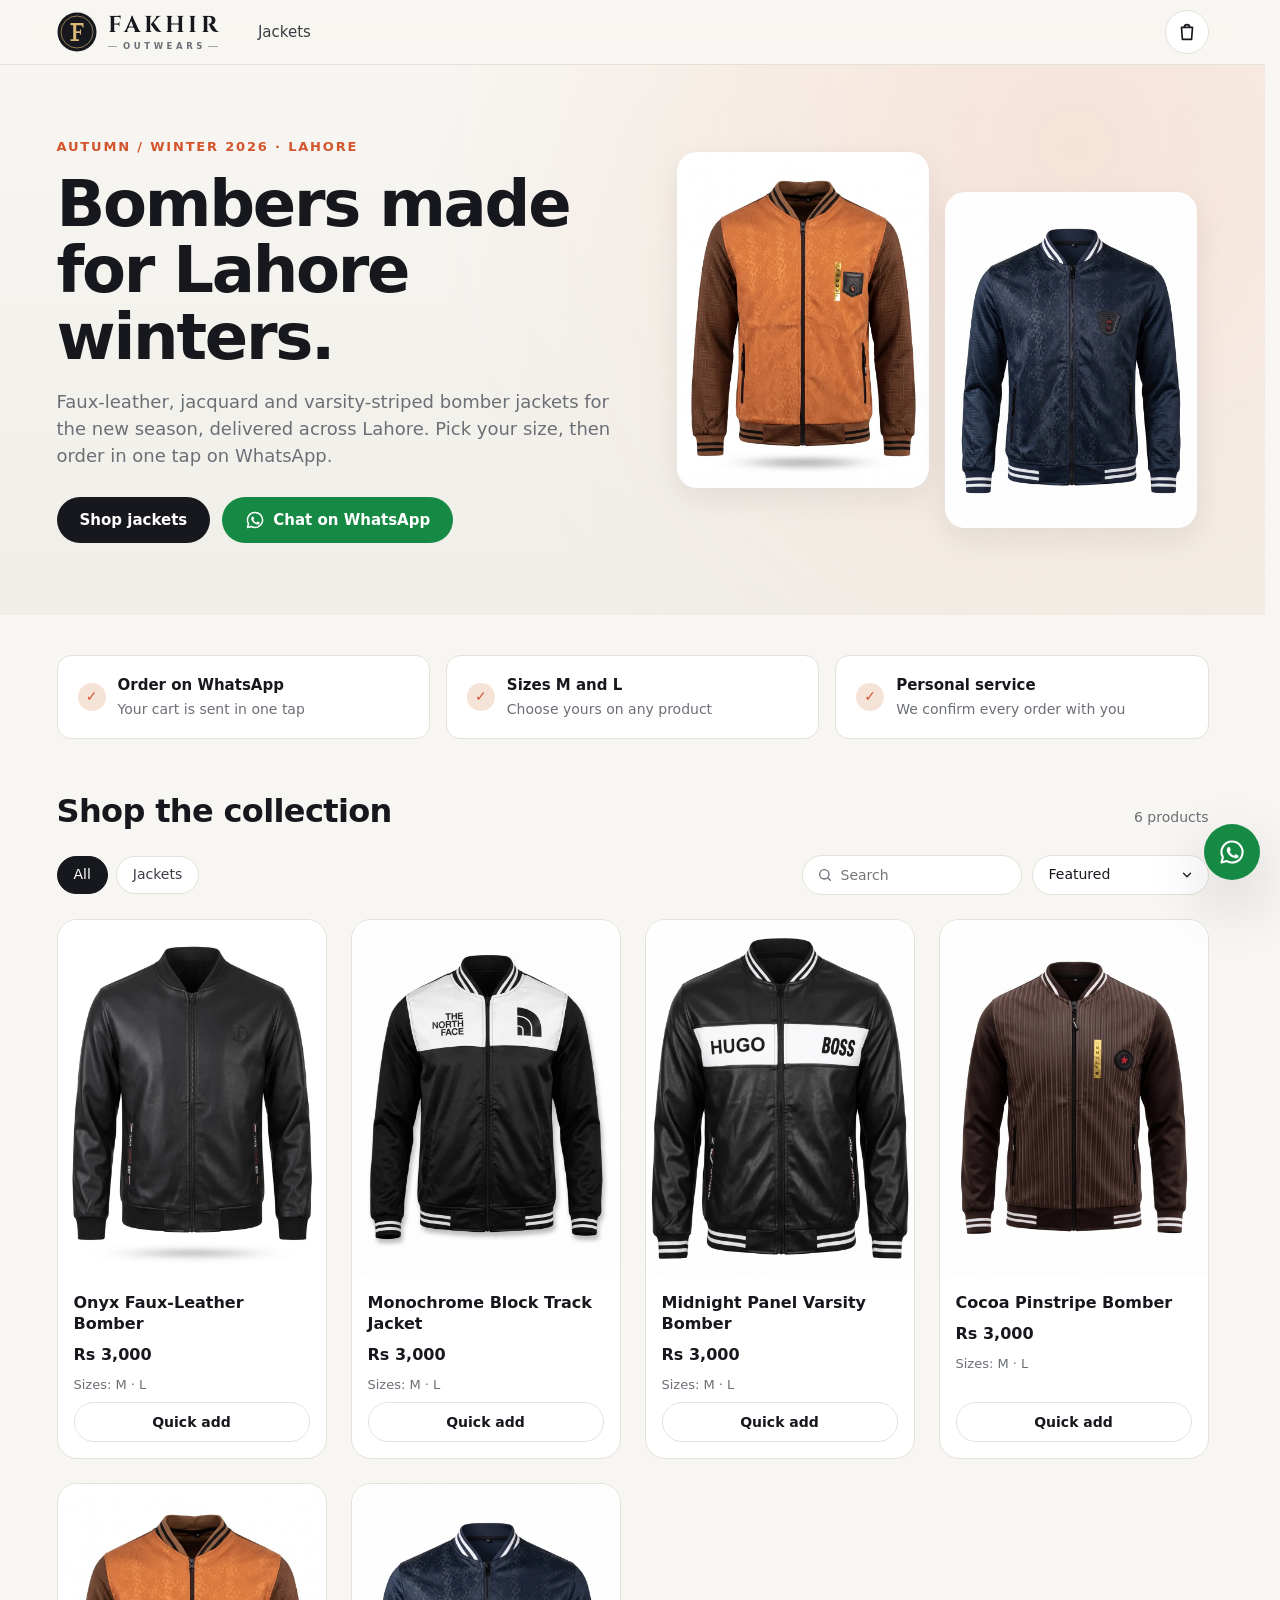
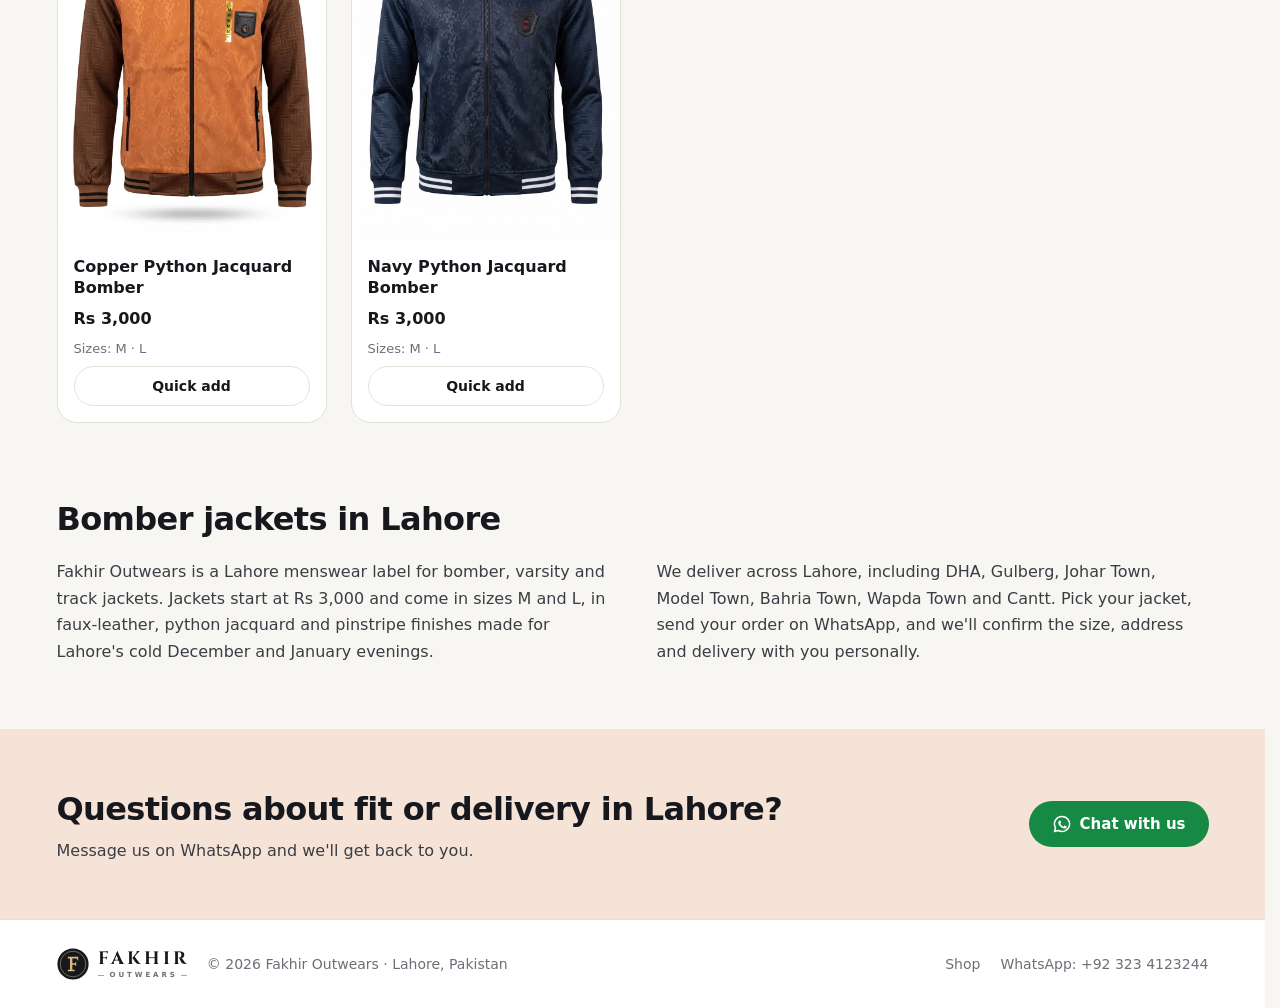
==== commit 543301e5: "Add Vercel Analytics, Lahore local SEO and product pages - Vercel Web Analytics snippet, plus a "Wha" ====
--- a/index.html
+++ b/index.html
@@ -1,11 +1,115 @@
 <!doctype html>
-<html lang="en">
+<html lang="en-PK">
 <head>
   <meta charset="utf-8">
   <meta name="viewport" content="width=device-width, initial-scale=1">
-  <title>Fakhir Outwears — Bomber Jackets</title>
-  <meta name="description" content="Fakhir Outwears: bomber and varsity jackets in sizes M and L. Order in one tap on WhatsApp.">
+  <title>Bomber Jackets in Lahore | Fakhir Outwears</title>
+  <meta name="description" content="Shop faux-leather, jacquard and varsity bomber jackets in Lahore from Rs 3,000. Sizes M and L, delivered across Lahore. Order in one tap on WhatsApp.">
+  <link rel="canonical" href="https://fakhir-store.vercel.app/">
   <link rel="icon" href="favicon.svg" type="image/svg+xml">
+  <!-- First hero photo (HERO_PRODUCT_IDS[0] in app.js) is the largest above-the-fold image: fetch it early. -->
+  <link rel="preload" as="image" href="images/products/copper-python-bomber.webp" fetchpriority="high">
+
+  <!-- Link previews on WhatsApp, Facebook, Instagram and X. -->
+  <meta property="og:type" content="website">
+  <meta property="og:site_name" content="Fakhir Outwears">
+  <meta property="og:locale" content="en_PK">
+  <meta property="og:url" content="https://fakhir-store.vercel.app/">
+  <meta property="og:title" content="Bomber Jackets in Lahore | Fakhir Outwears">
+  <meta property="og:description" content="Faux-leather, jacquard and varsity bomber jackets from Rs 3,000, delivered across Lahore. Order on WhatsApp.">
+  <meta property="og:image" content="https://fakhir-store.vercel.app/images/products/copper-python-bomber.jpg">
+  <meta property="og:image:width" content="900">
+  <meta property="og:image:height" content="1200">
+  <meta property="og:image:alt" content="Copper Python Jacquard Bomber by Fakhir Outwears">
+  <meta name="twitter:card" content="summary_large_image">
+
+  <!-- Local business details for Google. The product list below it is generated by scripts/build-pages.mjs. -->
+  <script type="application/ld+json">
+  {
+    "@context": "https://schema.org",
+    "@type": "ClothingStore",
+    "@id": "https://fakhir-store.vercel.app/#store",
+    "name": "Fakhir Outwears",
+    "description": "Bomber and varsity jackets in Lahore, ordered on WhatsApp.",
+    "url": "https://fakhir-store.vercel.app/",
+    "image": "https://fakhir-store.vercel.app/images/products/copper-python-bomber.jpg",
+    "telephone": "+92-323-4123244",
+    "priceRange": "Rs 3,000",
+    "currenciesAccepted": "PKR",
+    "address": {
+      "@type": "PostalAddress",
+      "addressLocality": "Lahore",
+      "addressRegion": "Punjab",
+      "addressCountry": "PK"
+    },
+    "areaServed": {
+      "@type": "City",
+      "name": "Lahore",
+      "sameAs": "https://en.wikipedia.org/wiki/Lahore"
+    },
+    "contactPoint": {
+      "@type": "ContactPoint",
+      "telephone": "+92-323-4123244",
+      "contactType": "sales",
+      "areaServed": "PK",
+      "availableLanguage": ["en", "ur"]
+    }
+  }
+  </script>
+  <!-- generated:itemlist -->
+  <script type="application/ld+json">
+{
+  "@context": "https://schema.org",
+  "@type": "ItemList",
+  "name": "Fakhir Outwears bomber jackets in Lahore",
+  "itemListElement": [
+    {
+      "@type": "ListItem",
+      "position": 1,
+      "url": "https://fakhir-store.vercel.app/products/onyx-bomber/",
+      "name": "Onyx Faux-Leather Bomber"
+    },
+    {
+      "@type": "ListItem",
+      "position": 2,
+      "url": "https://fakhir-store.vercel.app/products/monochrome-track-bomber/",
+      "name": "Monochrome Block Track Jacket"
+    },
+    {
+      "@type": "ListItem",
+      "position": 3,
+      "url": "https://fakhir-store.vercel.app/products/midnight-panel-bomber/",
+      "name": "Midnight Panel Varsity Bomber"
+    },
+    {
+      "@type": "ListItem",
+      "position": 4,
+      "url": "https://fakhir-store.vercel.app/products/cocoa-pinstripe-bomber/",
+      "name": "Cocoa Pinstripe Bomber"
+    },
+    {
+      "@type": "ListItem",
+      "position": 5,
+      "url": "https://fakhir-store.vercel.app/products/copper-python-bomber/",
+      "name": "Copper Python Jacquard Bomber"
+    },
+    {
+      "@type": "ListItem",
+      "position": 6,
+      "url": "https://fakhir-store.vercel.app/products/navy-python-bomber/",
+      "name": "Navy Python Jacquard Bomber"
+    }
+  ]
+}
+  </script>
+  <!-- /generated:itemlist -->
+
+  <!-- Vercel Web Analytics -->
+  <script>
+    window.va = window.va || function () { (window.vaq = window.vaq || []).push(arguments); };
+  </script>
+  <script defer src="/_vercel/insights/script.js"></script>
+
   <link rel="preconnect" href="https://fonts.googleapis.com">
   <link rel="preconnect" href="https://fonts.gstatic.com" crossorigin>
   <!-- Cinzel is only used for the wordmark, so load just those letters. -->
@@ -35,9 +139,9 @@
     <section class="hero">
       <div class="container hero-inner">
         <div class="hero-copy">
-          <p class="eyebrow">Autumn / Winter 2026</p>
-          <h1>Bombers made<br>for the cold.</h1>
-          <p class="hero-sub">Faux-leather, jacquard and varsity-striped bomber jackets for the new season. Pick your size, then order in one tap on WhatsApp.</p>
+          <p class="eyebrow">Autumn / Winter 2026 · Lahore</p>
+          <h1>Bombers made<br>for Lahore winters.</h1>
+          <p class="hero-sub">Faux-leather, jacquard and varsity-striped bomber jackets for the new season, delivered across Lahore. Pick your size, then order in one tap on WhatsApp.</p>
           <div class="hero-actions">
             <a class="btn btn-primary" href="#shop" data-nav-category="jackets">Shop jackets</a>
             <a class="btn btn-ghost" href="#shop" data-nav-category="tracksuits">Shop tracksuits</a>
@@ -87,10 +191,18 @@
       <p class="empty" id="empty-state" hidden>No products match your search.</p>
     </section>
 
+    <section class="local container" aria-labelledby="local-title">
+      <h2 id="local-title">Bomber jackets in Lahore</h2>
+      <div class="local-grid">
+        <p>Fakhir Outwears is a Lahore menswear label for bomber, varsity and track jackets. Jackets start at Rs 3,000 and come in sizes M and L, in faux-leather, python jacquard and pinstripe finishes made for Lahore's cold December and January evenings.</p>
+        <p>We deliver across Lahore, including DHA, Gulberg, Johar Town, Model Town, Bahria Town, Wapda Town and Cantt. Pick your jacket, send your order on WhatsApp, and we'll confirm the size, address and delivery with you personally.</p>
+      </div>
+    </section>
+
     <section class="cta-band">
       <div class="container cta-band-inner">
         <div>
-          <h2>Questions about fit or delivery?</h2>
+          <h2>Questions about fit or delivery in Lahore?</h2>
           <p>Message us on WhatsApp and we'll get back to you.</p>
         </div>
         <a class="btn btn-whatsapp" data-whatsapp-link="Hi Fakhir Outwears! I have a question about your jackets." target="_blank" rel="noopener"><span data-whatsapp-icon></span>Chat with us</a>
@@ -105,7 +217,7 @@
           <svg class="logo-mark" viewBox="0 0 40 40" aria-hidden="true"><circle cx="20" cy="20" r="19.5" fill="#16181d"/><circle cx="20" cy="20" r="16" fill="none" stroke="#d9b878" stroke-width="0.9" opacity="0.7"/><path d="M13.5 11H26.5V16.2L24.4 13.2H19.2V19.2H23V17.6H24V22.5H23V20.9H19.2V27.2H22V29H13.5V27.2H16.2V13.2H13.5Z" fill="#d9b878"/></svg>
           <span class="logo-text"><span class="logo-name">Fakhir</span><span class="logo-tag">Outwears</span></span>
         </a>
-        <p>&copy; 2026 Fakhir Outwears</p>
+        <p>&copy; 2026 Fakhir Outwears · Lahore, Pakistan</p>
       </div>
       <nav aria-label="Footer">
         <a href="#shop">Shop</a>
--- a/styles.css
+++ b/styles.css
@@ -861,6 +861,161 @@
   height: 32px;
 }
 
+/* ---------- Lahore intro ---------- */
+
+.local {
+  padding-block: 0 64px;
+}
+
+.local h2 {
+  margin: 0 0 16px;
+  font-size: clamp(1.5rem, 3vw, 2rem);
+  letter-spacing: -0.02em;
+}
+
+.local-grid {
+  display: grid;
+  grid-template-columns: repeat(auto-fit, minmax(min(100%, 320px), 1fr));
+  gap: 12px 48px;
+}
+
+.local-grid p {
+  margin: 0;
+  color: var(--ink-soft);
+  line-height: 1.65;
+}
+
+/* ---------- Product page ---------- */
+
+.breadcrumbs ol {
+  display: flex;
+  flex-wrap: wrap;
+  gap: 4px 8px;
+  margin: 0;
+  padding: 20px 0 0;
+  list-style: none;
+  font-size: 14px;
+  color: var(--muted);
+}
+
+.breadcrumbs li + li::before {
+  content: "/";
+  margin-right: 8px;
+  color: var(--line);
+}
+
+.breadcrumbs a:hover {
+  color: var(--ink);
+}
+
+.breadcrumbs [aria-current] {
+  color: var(--ink);
+}
+
+.pdp {
+  display: grid;
+  grid-template-columns: minmax(0, 1fr) minmax(0, 1fr);
+  align-items: start;
+  gap: 48px;
+  padding-block: 24px 64px;
+}
+
+.pdp-media .product-photo {
+  height: auto;
+  border-radius: var(--radius-lg);
+  background: #fff;
+  box-shadow: var(--shadow);
+}
+
+.pdp-info {
+  display: flex;
+  flex-direction: column;
+  align-items: flex-start;
+  gap: 12px;
+}
+
+.pdp-info h1 {
+  margin: 0;
+  font-size: clamp(1.75rem, 3.5vw, 2.5rem);
+  line-height: 1.1;
+  letter-spacing: -0.03em;
+}
+
+.pdp-info .price {
+  font-size: 22px;
+}
+
+.pdp-desc {
+  margin: 0;
+  color: var(--ink-soft);
+  line-height: 1.65;
+}
+
+.pdp-facts {
+  display: grid;
+  gap: 8px;
+  width: 100%;
+  margin: 4px 0 0;
+  padding: 16px 0;
+  border-block: 1px solid var(--line);
+  font-size: 15px;
+}
+
+.pdp-facts div {
+  display: flex;
+  gap: 12px;
+}
+
+.pdp-facts dt {
+  min-width: 80px;
+  color: var(--muted);
+}
+
+.pdp-facts dd {
+  margin: 0;
+  font-weight: 600;
+}
+
+.pdp-order {
+  display: grid;
+  gap: 10px;
+  width: 100%;
+  margin-top: 8px;
+}
+
+.pdp-sizes {
+  display: grid;
+  grid-template-columns: repeat(auto-fit, minmax(150px, 1fr));
+  gap: 10px;
+}
+
+.pdp-note {
+  margin: 0;
+  font-size: 14px;
+  color: var(--muted);
+}
+
+.related {
+  padding-block: 0 72px;
+}
+
+.related h2 {
+  margin: 0 0 20px;
+  font-size: clamp(1.5rem, 3vw, 2rem);
+  letter-spacing: -0.02em;
+}
+
+@media (max-width: 820px) {
+  .pdp {
+    grid-template-columns: 1fr;
+    gap: 24px;
+  }
+
+  .pdp-media {
+    max-width: 480px;
+  }
+}
+
 /* ---------- WhatsApp call-to-action band ---------- */
 
 .cta-band {
@@ -1021,6 +1176,18 @@
 .modal-desc {
   margin: 0;
   color: var(--ink-soft);
+}
+
+.modal-details {
+  align-self: flex-start;
+  font-size: 14px;
+  font-weight: 600;
+  text-decoration: underline;
+  text-underline-offset: 3px;
+}
+
+.modal-details:hover {
+  color: var(--accent);
 }
 
 .option-group {
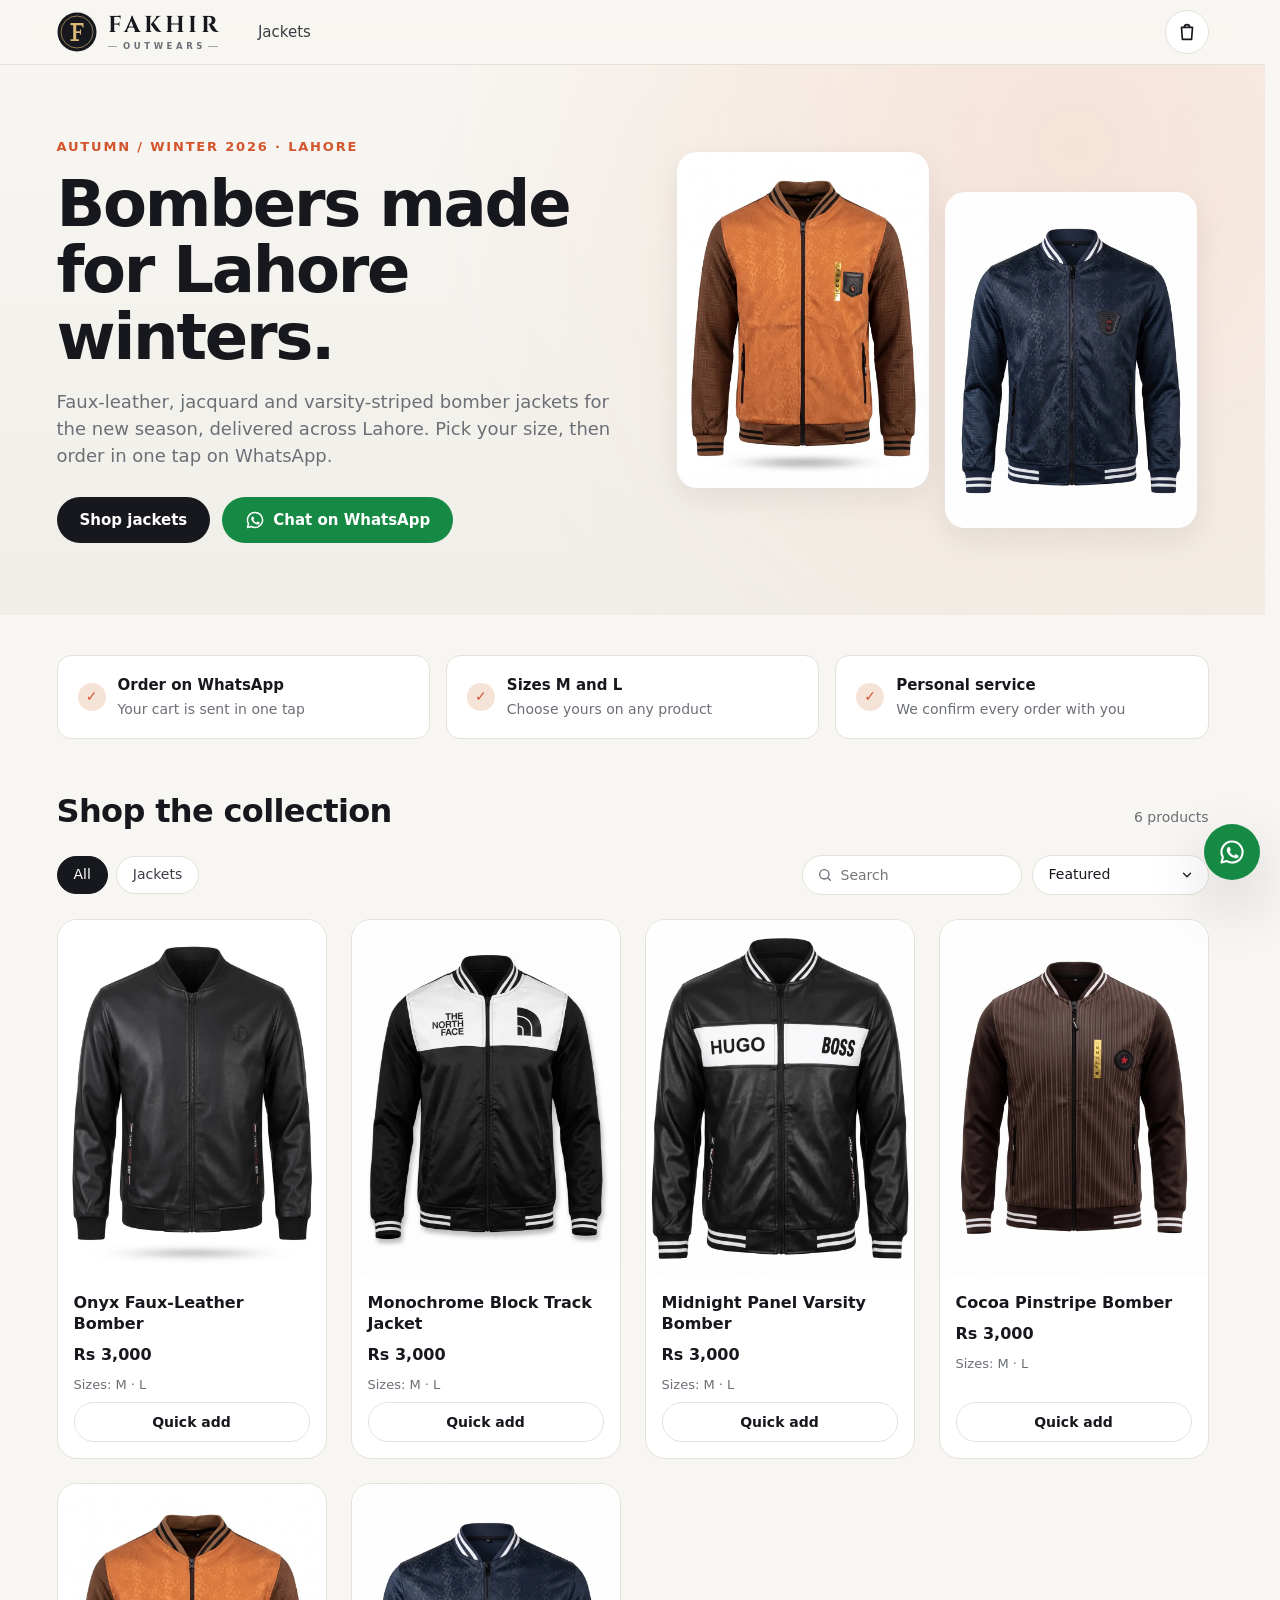
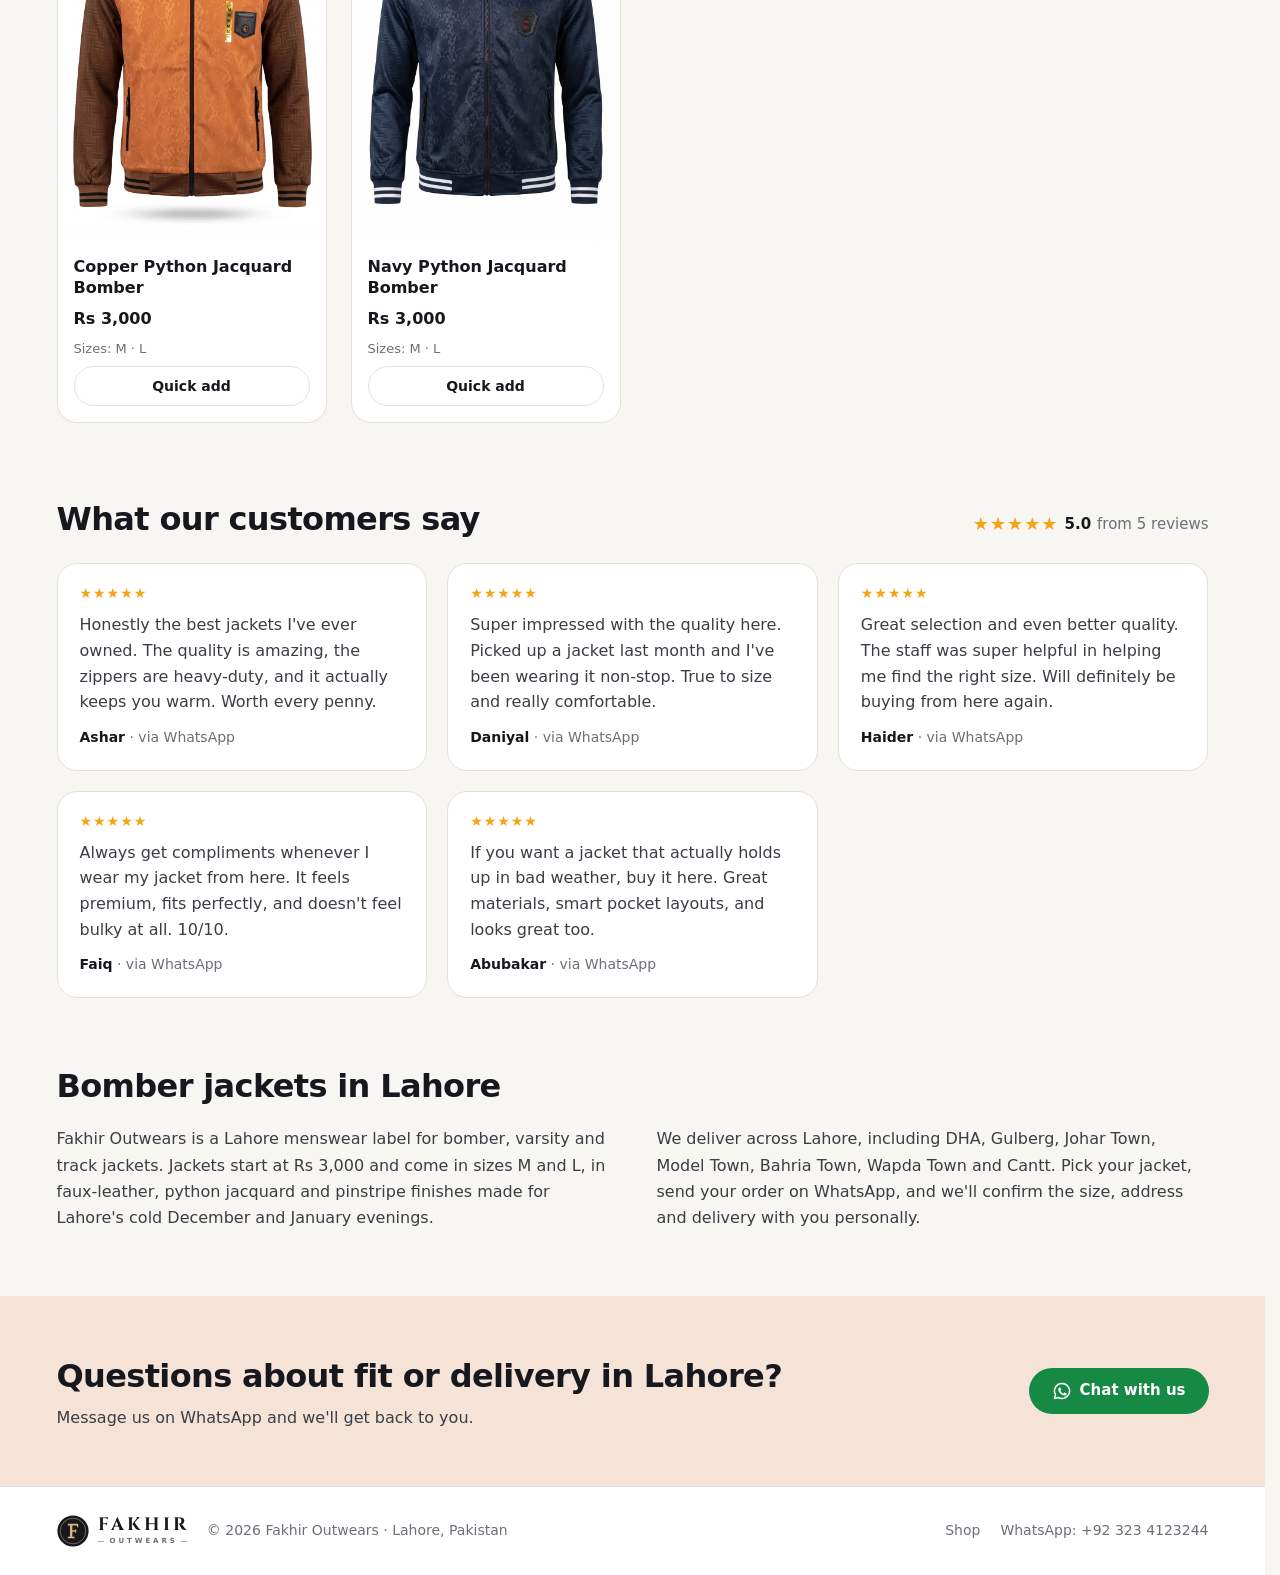
==== commit dc6ab613: "Add customer reviews section Five 5-star WhatsApp reviews, kept in reviews.js and built into the hom" ====
--- a/index.html
+++ b/index.html
@@ -56,7 +56,7 @@
     }
   }
   </script>
-  <!-- generated:itemlist -->
+  <!-- generated:structured-data -->
   <script type="application/ld+json">
 {
   "@context": "https://schema.org",
@@ -102,7 +102,88 @@
   ]
 }
   </script>
-  <!-- /generated:itemlist -->
+  <script type="application/ld+json">
+{
+  "@context": "https://schema.org",
+  "@type": "ClothingStore",
+  "@id": "https://fakhir-store.vercel.app/#store",
+  "name": "Fakhir Outwears",
+  "aggregateRating": {
+    "@type": "AggregateRating",
+    "ratingValue": 5,
+    "bestRating": 5,
+    "reviewCount": 5
+  },
+  "review": [
+    {
+      "@type": "Review",
+      "author": {
+        "@type": "Person",
+        "name": "Ashar"
+      },
+      "reviewRating": {
+        "@type": "Rating",
+        "ratingValue": 5,
+        "bestRating": 5
+      },
+      "reviewBody": "Honestly the best jackets I've ever owned. The quality is amazing, the zippers are heavy-duty, and it actually keeps you warm. Worth every penny."
+    },
+    {
+      "@type": "Review",
+      "author": {
+        "@type": "Person",
+        "name": "Faiq"
+      },
+      "reviewRating": {
+        "@type": "Rating",
+        "ratingValue": 5,
+        "bestRating": 5
+      },
+      "reviewBody": "Always get compliments whenever I wear my jacket from here. It feels premium, fits perfectly, and doesn't feel bulky at all. 10/10."
+    },
+    {
+      "@type": "Review",
+      "author": {
+        "@type": "Person",
+        "name": "Daniyal"
+      },
+      "reviewRating": {
+        "@type": "Rating",
+        "ratingValue": 5,
+        "bestRating": 5
+      },
+      "reviewBody": "Super impressed with the quality here. Picked up a jacket last month and I've been wearing it non-stop. True to size and really comfortable."
+    },
+    {
+      "@type": "Review",
+      "author": {
+        "@type": "Person",
+        "name": "Abubakar"
+      },
+      "reviewRating": {
+        "@type": "Rating",
+        "ratingValue": 5,
+        "bestRating": 5
+      },
+      "reviewBody": "If you want a jacket that actually holds up in bad weather, buy it here. Great materials, smart pocket layouts, and looks great too."
+    },
+    {
+      "@type": "Review",
+      "author": {
+        "@type": "Person",
+        "name": "Haider"
+      },
+      "reviewRating": {
+        "@type": "Rating",
+        "ratingValue": 5,
+        "bestRating": 5
+      },
+      "reviewBody": "Great selection and even better quality. The staff was super helpful in helping me find the right size. Will definitely be buying from here again."
+    }
+  ]
+}
+  </script>
+  <!-- /generated:structured-data -->
 
   <!-- Vercel Web Analytics -->
   <script>
@@ -191,6 +272,46 @@
       <p class="empty" id="empty-state" hidden>No products match your search.</p>
     </section>
 
+    <!-- generated:reviews -->
+  <section class="reviews container" aria-labelledby="reviews-title">
+      <div class="reviews-head">
+        <h2 id="reviews-title">What our customers say</h2>
+        <div class="rating" role="img" aria-label="Rated 5.0 out of 5 from 5 reviews">
+          <span class="stars" style="--rating: 5"></span>
+          <span class="rating-value">5.0</span>
+          <span class="rating-count">from 5 reviews</span>
+        </div>
+      </div>
+      <div class="reviews-grid">
+        <figure class="review">
+          <span class="stars" role="img" aria-label="5 out of 5 stars" style="--rating: 5"></span>
+          <blockquote><p>Honestly the best jackets I've ever owned. The quality is amazing, the zippers are heavy-duty, and it actually keeps you warm. Worth every penny.</p></blockquote>
+          <figcaption>Ashar<span> · via WhatsApp</span></figcaption>
+        </figure>
+        <figure class="review">
+          <span class="stars" role="img" aria-label="5 out of 5 stars" style="--rating: 5"></span>
+          <blockquote><p>Always get compliments whenever I wear my jacket from here. It feels premium, fits perfectly, and doesn't feel bulky at all. 10/10.</p></blockquote>
+          <figcaption>Faiq<span> · via WhatsApp</span></figcaption>
+        </figure>
+        <figure class="review">
+          <span class="stars" role="img" aria-label="5 out of 5 stars" style="--rating: 5"></span>
+          <blockquote><p>Super impressed with the quality here. Picked up a jacket last month and I've been wearing it non-stop. True to size and really comfortable.</p></blockquote>
+          <figcaption>Daniyal<span> · via WhatsApp</span></figcaption>
+        </figure>
+        <figure class="review">
+          <span class="stars" role="img" aria-label="5 out of 5 stars" style="--rating: 5"></span>
+          <blockquote><p>If you want a jacket that actually holds up in bad weather, buy it here. Great materials, smart pocket layouts, and looks great too.</p></blockquote>
+          <figcaption>Abubakar<span> · via WhatsApp</span></figcaption>
+        </figure>
+        <figure class="review">
+          <span class="stars" role="img" aria-label="5 out of 5 stars" style="--rating: 5"></span>
+          <blockquote><p>Great selection and even better quality. The staff was super helpful in helping me find the right size. Will definitely be buying from here again.</p></blockquote>
+          <figcaption>Haider<span> · via WhatsApp</span></figcaption>
+        </figure>
+      </div>
+    </section>
+  <!-- /generated:reviews -->
+
     <section class="local container" aria-labelledby="local-title">
       <h2 id="local-title">Bomber jackets in Lahore</h2>
       <div class="local-grid">
--- a/styles.css
+++ b/styles.css
@@ -885,6 +885,73 @@
   line-height: 1.65;
 }
 
+/* ---------- Customer reviews ---------- */
+
+.reviews {
+  padding-block: 0 64px;
+}
+
+.reviews-head {
+  display: flex;
+  flex-wrap: wrap;
+  align-items: baseline;
+  justify-content: space-between;
+  gap: 4px 16px;
+  margin-bottom: 20px;
+}
+
+.reviews-head h2 {
+  margin: 0;
+  font-size: clamp(1.5rem, 3vw, 2rem);
+  letter-spacing: -0.02em;
+}
+
+.reviews-head .rating {
+  font-size: 15px;
+}
+
+.reviews-head .stars {
+  font-size: 18px;
+}
+
+/* Masonry-style columns, since quotes differ in length. */
+.reviews-grid {
+  columns: 280px 3;
+  column-gap: 20px;
+}
+
+.review {
+  display: flex;
+  flex-direction: column;
+  gap: 12px;
+  margin: 0 0 20px;
+  padding: 22px;
+  background: var(--surface);
+  border: 1px solid var(--line);
+  border-radius: var(--radius-lg);
+  break-inside: avoid;
+}
+
+.review blockquote {
+  margin: 0;
+}
+
+.review blockquote p {
+  margin: 0;
+  color: var(--ink-soft);
+  line-height: 1.6;
+}
+
+.review figcaption {
+  font-size: 14px;
+  font-weight: 600;
+}
+
+.review figcaption span {
+  font-weight: 400;
+  color: var(--muted);
+}
+
 /* ---------- Product page ---------- */
 
 .breadcrumbs ol {
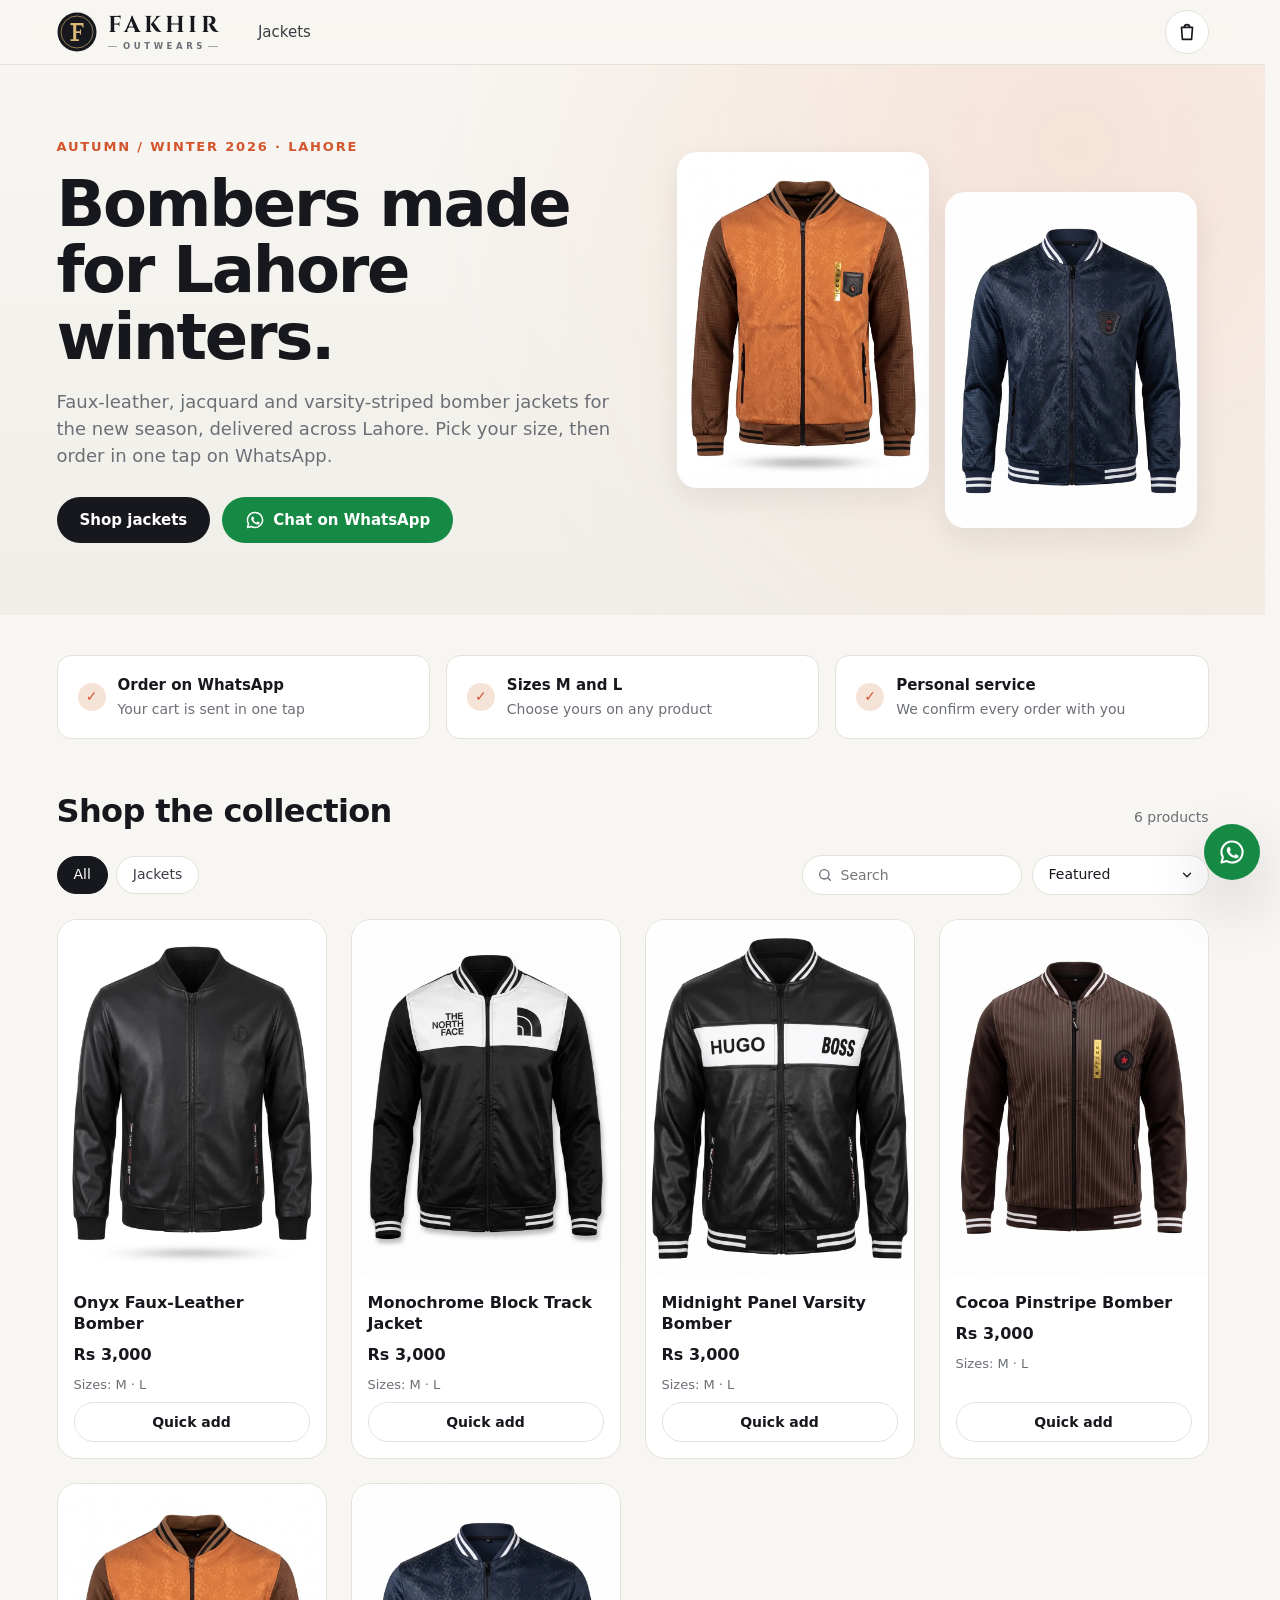
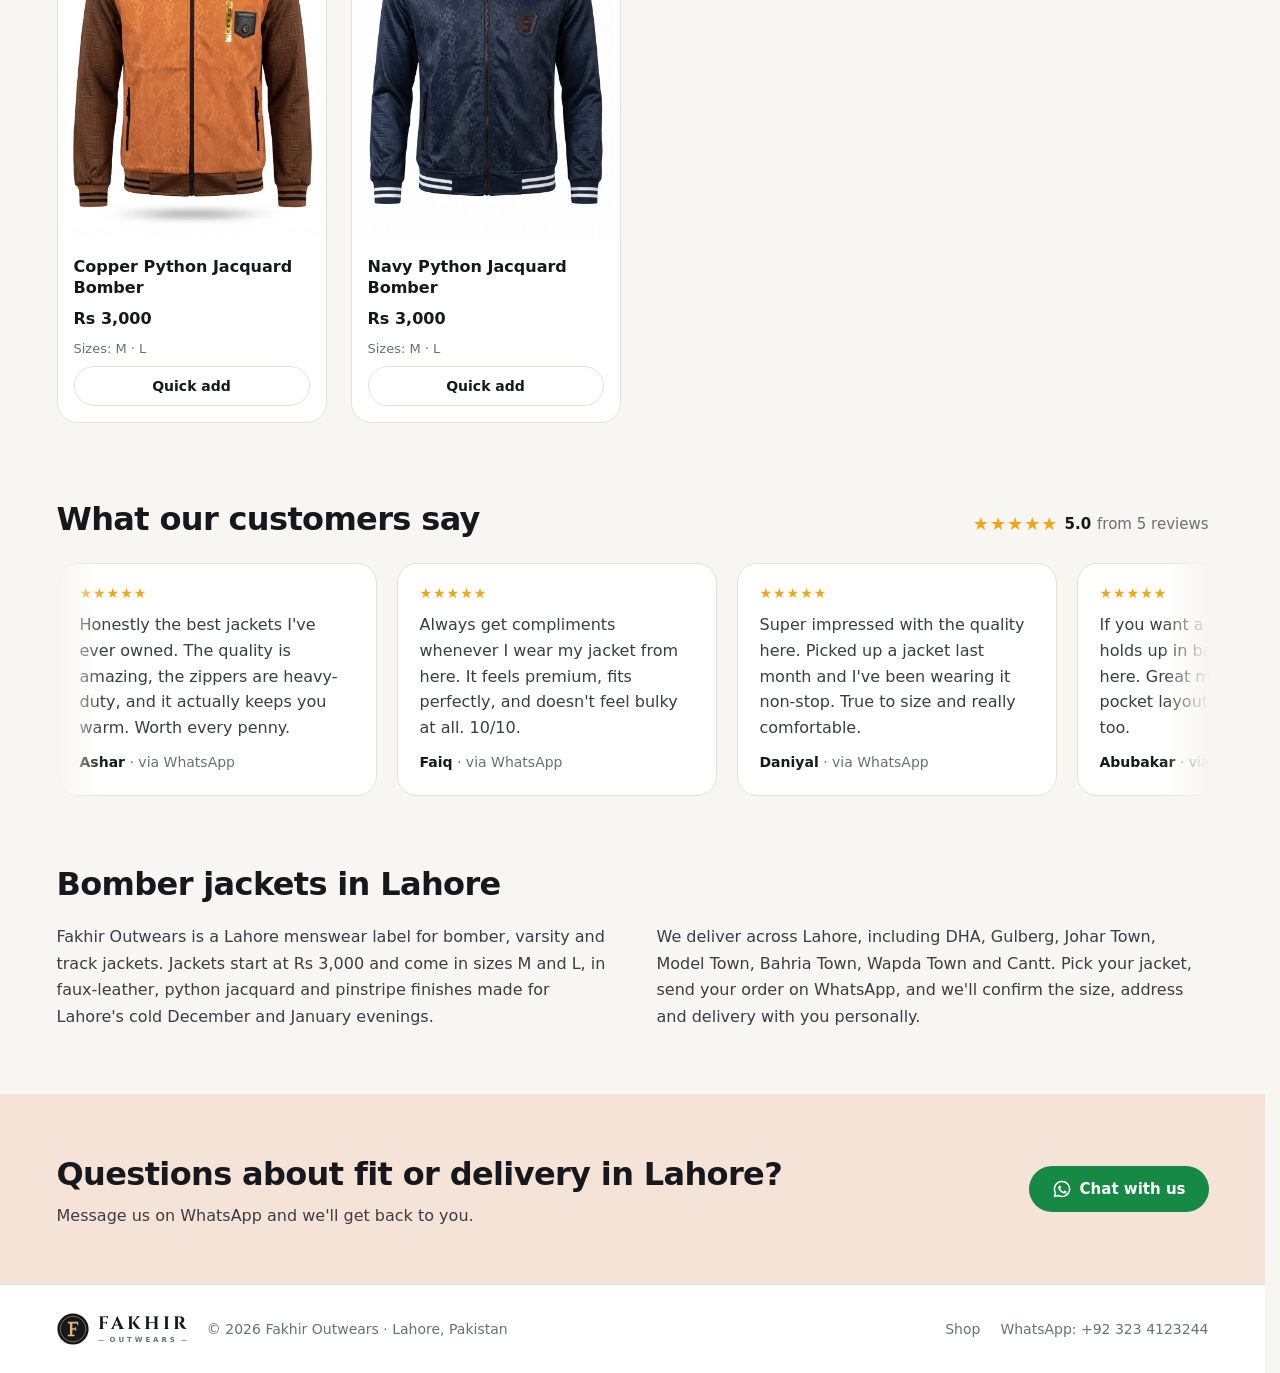
==== commit 6de0b2f3: "Show reviews in a single scrolling row Reviews drift left to right on a seamless loop, pause on hove" ====
--- a/index.html
+++ b/index.html
@@ -282,7 +282,10 @@
           <span class="rating-count">from 5 reviews</span>
         </div>
       </div>
-      <div class="reviews-grid">
+      <!-- One scrolling row. The second copy makes the loop seamless and is hidden from screen readers. -->
+      <div class="reviews-marquee" style="--review-count: 5">
+        <div class="reviews-track">
+          <div class="reviews-group">
         <figure class="review">
           <span class="stars" role="img" aria-label="5 out of 5 stars" style="--rating: 5"></span>
           <blockquote><p>Honestly the best jackets I've ever owned. The quality is amazing, the zippers are heavy-duty, and it actually keeps you warm. Worth every penny.</p></blockquote>
@@ -308,6 +311,35 @@
           <blockquote><p>Great selection and even better quality. The staff was super helpful in helping me find the right size. Will definitely be buying from here again.</p></blockquote>
           <figcaption>Haider<span> · via WhatsApp</span></figcaption>
         </figure>
+          </div>
+          <div class="reviews-group" aria-hidden="true">
+        <figure class="review">
+          <span class="stars" role="img" aria-label="5 out of 5 stars" style="--rating: 5"></span>
+          <blockquote><p>Honestly the best jackets I've ever owned. The quality is amazing, the zippers are heavy-duty, and it actually keeps you warm. Worth every penny.</p></blockquote>
+          <figcaption>Ashar<span> · via WhatsApp</span></figcaption>
+        </figure>
+        <figure class="review">
+          <span class="stars" role="img" aria-label="5 out of 5 stars" style="--rating: 5"></span>
+          <blockquote><p>Always get compliments whenever I wear my jacket from here. It feels premium, fits perfectly, and doesn't feel bulky at all. 10/10.</p></blockquote>
+          <figcaption>Faiq<span> · via WhatsApp</span></figcaption>
+        </figure>
+        <figure class="review">
+          <span class="stars" role="img" aria-label="5 out of 5 stars" style="--rating: 5"></span>
+          <blockquote><p>Super impressed with the quality here. Picked up a jacket last month and I've been wearing it non-stop. True to size and really comfortable.</p></blockquote>
+          <figcaption>Daniyal<span> · via WhatsApp</span></figcaption>
+        </figure>
+        <figure class="review">
+          <span class="stars" role="img" aria-label="5 out of 5 stars" style="--rating: 5"></span>
+          <blockquote><p>If you want a jacket that actually holds up in bad weather, buy it here. Great materials, smart pocket layouts, and looks great too.</p></blockquote>
+          <figcaption>Abubakar<span> · via WhatsApp</span></figcaption>
+        </figure>
+        <figure class="review">
+          <span class="stars" role="img" aria-label="5 out of 5 stars" style="--rating: 5"></span>
+          <blockquote><p>Great selection and even better quality. The staff was super helpful in helping me find the right size. Will definitely be buying from here again.</p></blockquote>
+          <figcaption>Haider<span> · via WhatsApp</span></figcaption>
+        </figure>
+          </div>
+        </div>
       </div>
     </section>
   <!-- /generated:reviews -->
--- a/styles.css
+++ b/styles.css
@@ -914,22 +914,78 @@
   font-size: 18px;
 }
 
-/* Masonry-style columns, since quotes differ in length. */
-.reviews-grid {
-  columns: 280px 3;
-  column-gap: 20px;
+/* A single row that drifts left to right on a loop. The track holds two identical groups,
+   so sliding it by half its width lands exactly where it started. */
+.reviews-marquee {
+  overflow: hidden;
+  -webkit-mask-image: linear-gradient(90deg, transparent, #000 4%, #000 96%, transparent);
+  mask-image: linear-gradient(90deg, transparent, #000 4%, #000 96%, transparent);
+}
+
+.reviews-track {
+  display: flex;
+  width: max-content;
+  animation: reviews-scroll calc(var(--review-count) * 8s) linear infinite;
+}
+
+.reviews-marquee:hover .reviews-track,
+.reviews-marquee:focus-within .reviews-track {
+  animation-play-state: paused;
+}
+
+.reviews-group {
+  display: flex;
+  gap: 20px;
+  padding-right: 20px;
+}
+
+@keyframes reviews-scroll {
+  from {
+    transform: translateX(-50%);
+  }
+  to {
+    transform: translateX(0);
+  }
+}
+
+/* No motion: a still row people can swipe or scroll through instead. */
+@media (prefers-reduced-motion: reduce) {
+  .reviews-marquee {
+    overflow-x: auto;
+    scroll-snap-type: x mandatory;
+    -webkit-mask-image: none;
+    mask-image: none;
+  }
+
+  .reviews-track {
+    animation: none;
+  }
+
+  .reviews-group[aria-hidden] {
+    display: none;
+  }
+
+  .review {
+    scroll-snap-align: start;
+  }
 }
 
 .review {
   display: flex;
+  flex: 0 0 320px;
   flex-direction: column;
   gap: 12px;
-  margin: 0 0 20px;
+  margin: 0;
   padding: 22px;
   background: var(--surface);
   border: 1px solid var(--line);
   border-radius: var(--radius-lg);
-  break-inside: avoid;
+}
+
+@media (max-width: 560px) {
+  .review {
+    flex-basis: 270px;
+  }
 }
 
 .review blockquote {
